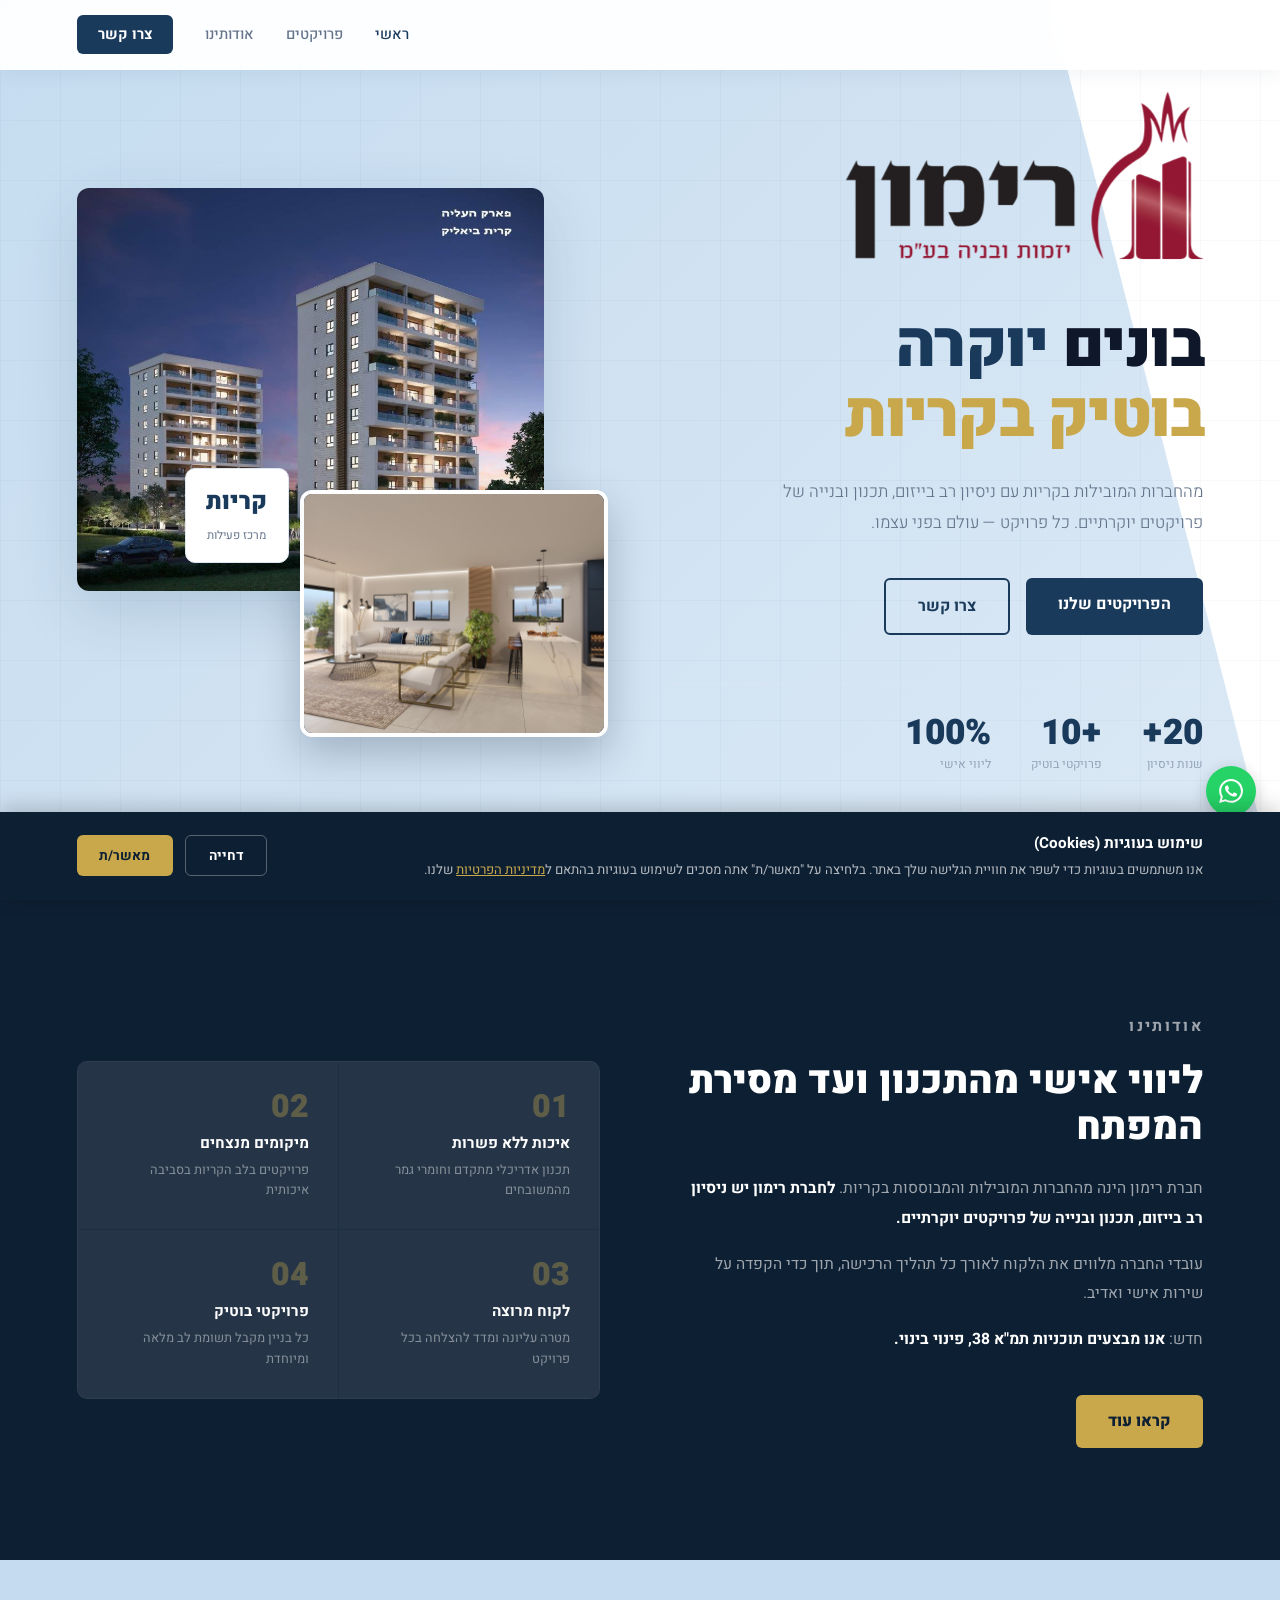
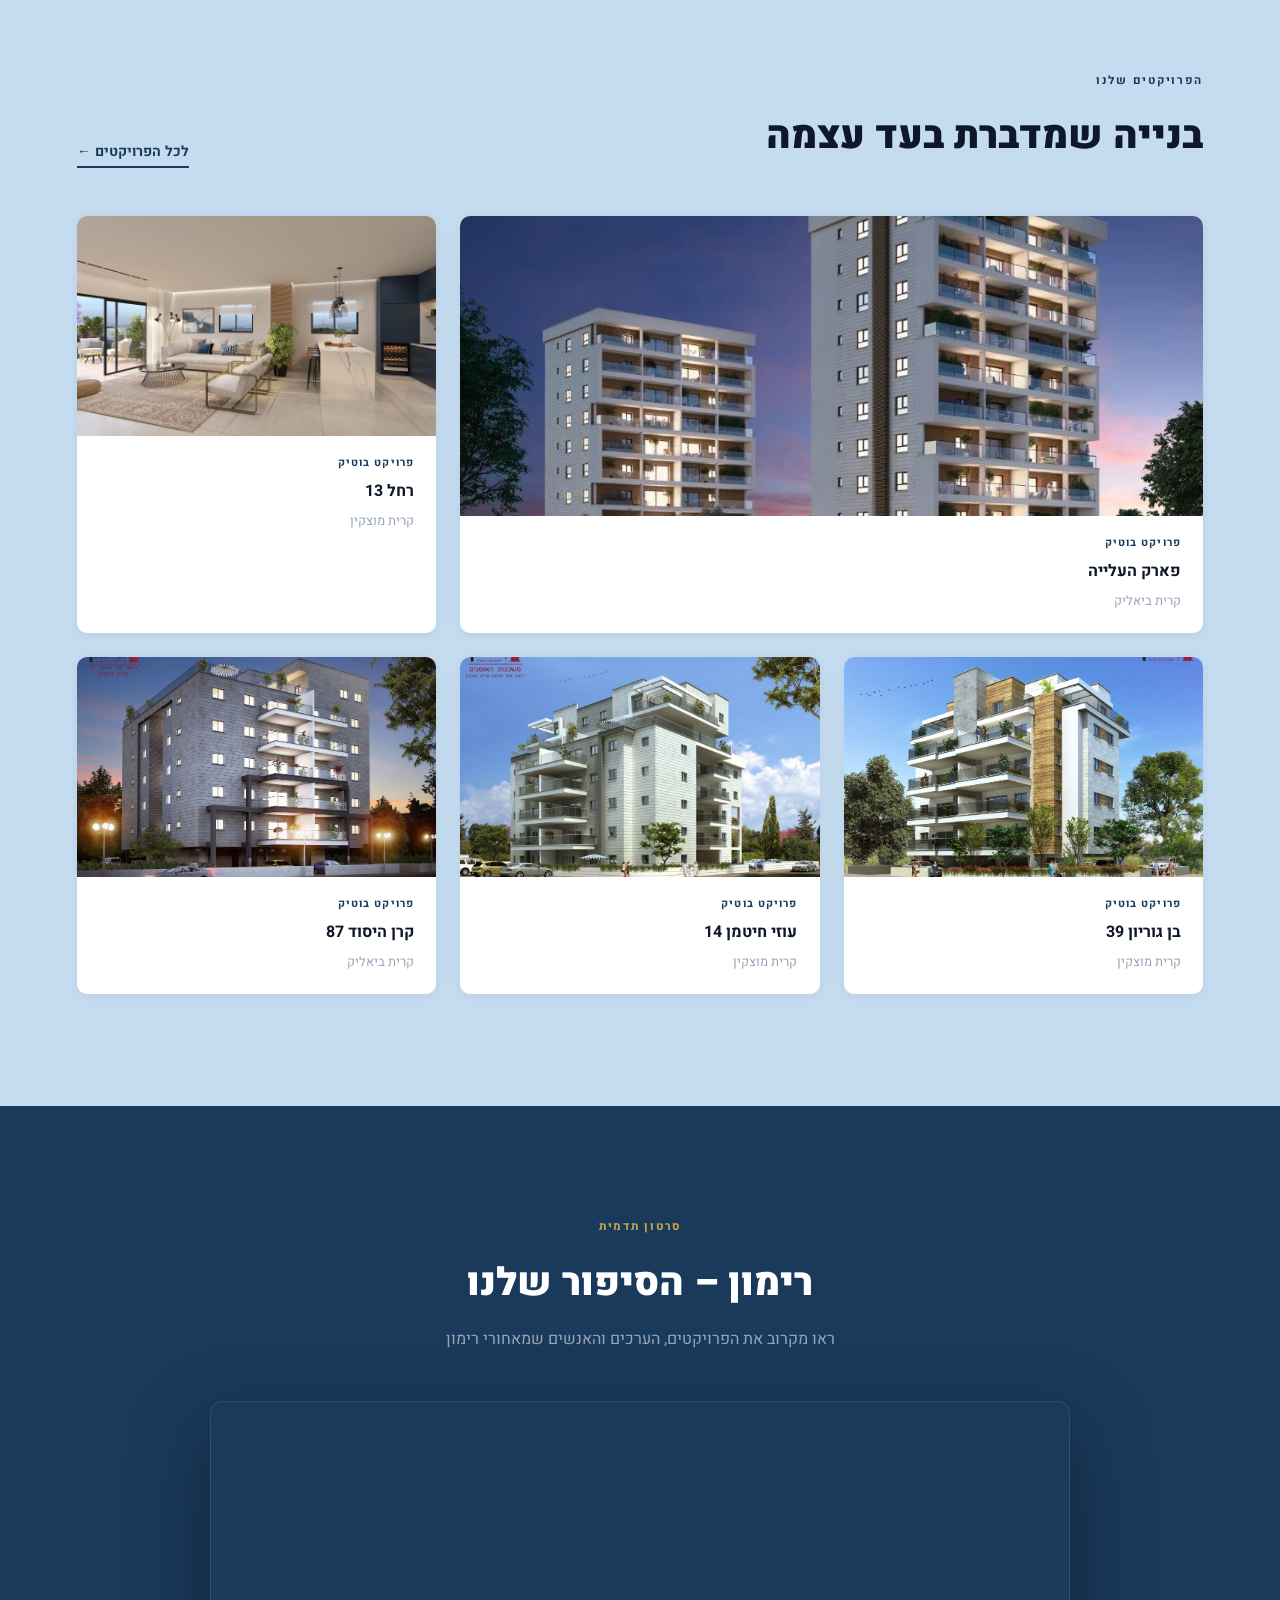
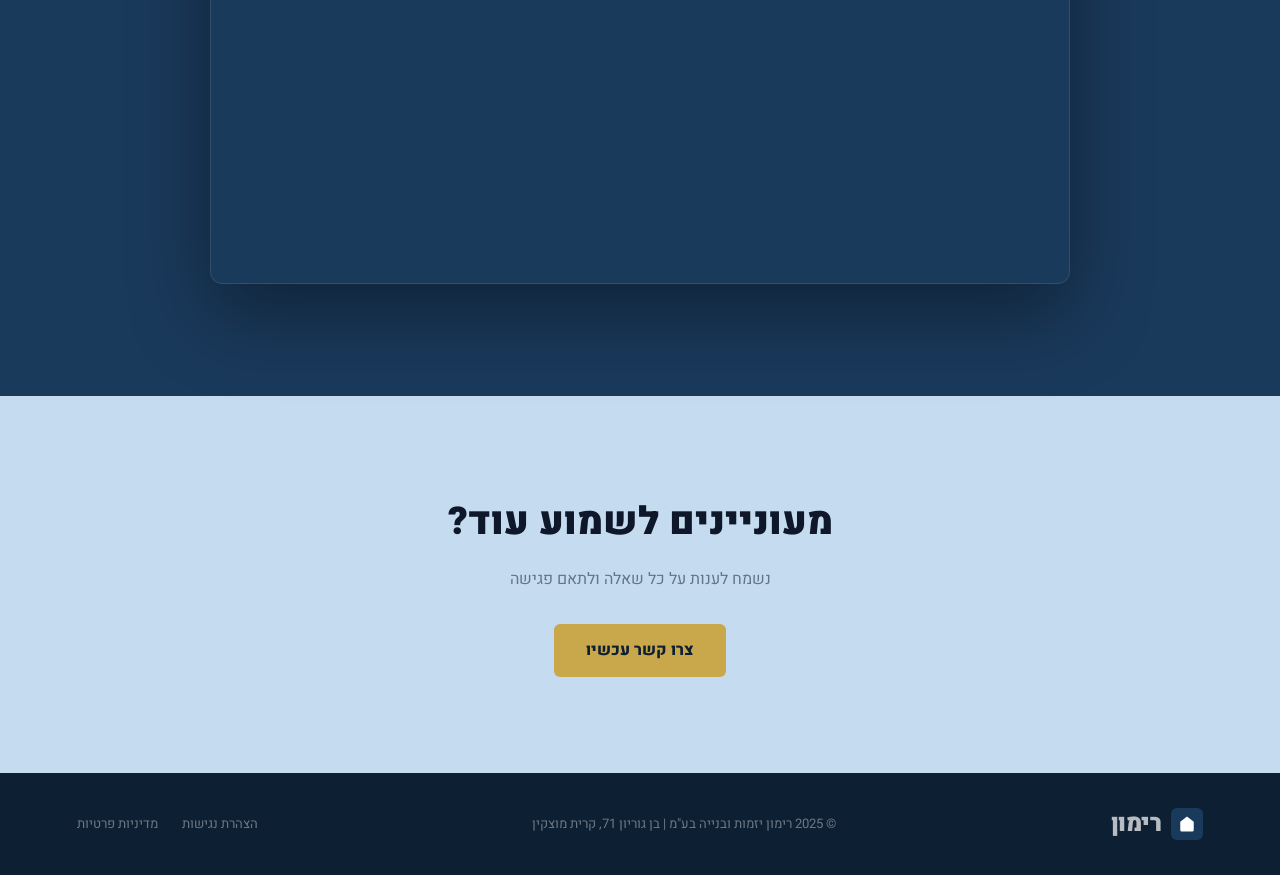
==== index.html @ 3921fc88 "prevent logo clipping from container overflow" ====
<!DOCTYPE html>
<html lang="he" dir="rtl">
<head>
  <meta charset="UTF-8"/>
  <meta name="viewport" content="width=device-width,initial-scale=1.0"/>
  <title>רימון יזמות ובנייה</title>
  <link href="https://fonts.googleapis.com/css2?family=Heebo:wght@300;400;500;700;900&display=swap" rel="stylesheet"/>
  <link rel="stylesheet" href="style.css"/>

<style>
#intro-overlay{
  position:fixed;inset:0;
  background:#ffffff;
  z-index:9999;
  display:flex;
  align-items:center;
  justify-content:center;
  transition:opacity 1s ease;
}
#intro-overlay.hide{
  opacity:0;
  pointer-events:none;
}
#intro-logo{
  width:60vw;
  max-width:700px;
  min-width:260px;
  opacity:0;
  transform:scale(0.85);
  transition:opacity 1.2s ease, transform 1.2s ease;
}
#intro-logo.show{
  opacity:1;
  transform:scale(1);
}
.hero-logo{
  height:clamp(90px, 14vw, 200px);
  width:auto;
  margin-top:-70px;
  margin-bottom:clamp(1.5rem, 4vw, 2.5rem);
  display:block;
  position:relative;
  z-index:150;
}
.hero{
  overflow:visible;
}
.hero-content{
  overflow:visible;
}
header{
  background:rgba(255,255,255,0.95);
  backdrop-filter:blur(16px);
  box-shadow:0 2px 20px rgba(26,58,92,.07);
  z-index:100;
}
nav a{
  text-shadow:none;
}
</style>
</head>
<body>


<!-- INTRO ANIMATION -->
<div id="intro-overlay">
  <img src="images/logo.png" alt="רימון יזמות ובנייה" id="intro-logo"/>
</div>

<header id="hdr">
  <a href="index.html" class="logo">
  </a>
  <nav>
    <a href="index.html" class="active">ראשי</a>
    <a href="projects.html">פרויקטים</a>
    <a href="about.html">אודותינו</a>
    <a href="contact.html" class="cta">צרו קשר</a>
  </nav>
  <button class="menu-btn" onclick="document.querySelector('nav').classList.toggle('open')">☰</button>
</header>

<!-- HERO -->
<section class="hero">
  <div class="hero-bg"></div>
  <div class="hero-grid"></div>
  <div class="hero-content">
    <img src="images/logo.png" alt="רימון יזמות ובנייה" class="hero-logo"/>
    <h1>בונים <span class="accent">יוקרה</span><br/><span class="gold">בוטיק בקריות</span></h1>
    <p class="hero-sub">מהחברות המובילות בקריות עם ניסיון רב בייזום, תכנון ובנייה של פרויקטים יוקרתיים. כל פרויקט — עולם בפני עצמו.</p>
    <div class="hero-btns">
      <a href="projects.html" class="btn-navy">הפרויקטים שלנו</a>
      <a href="contact.html" class="btn-outline">צרו קשר</a>
    </div>
    <div class="hero-stats">
      <div><div class="stat-num">20+</div><div class="stat-lbl">שנות ניסיון</div></div>
      <div><div class="stat-num">+10</div><div class="stat-lbl">פרויקטי בוטיק</div></div>
      <div><div class="stat-num">100%</div><div class="stat-lbl">ליווי אישי</div></div>
    </div>
  </div>
  <div class="hero-visual">
    <div class="vis-main"><img src="images/parkhaalia/parkhaalia_4.jpg" alt="פארק העלייה" loading="lazy"/></div>
    <div class="vis-secondary"><img src="images/rachel13/rachel13_1.jpg" alt="פרויקט רחל 13" loading="lazy"/></div>
    <div class="vis-chip"><strong>קריות</strong><span>מרכז פעילות</span></div>
  </div>
</section>

<!-- ABOUT STRIP -->
<section class="about-strip">
  <div class="reveal">
    <p class="eyebrow">אודותינו</p>
    <h2>ליווי אישי מהתכנון ועד מסירת המפתח</h2>
    <p>חברת רימון הינה מהחברות המובילות והמבוססות בקריות. <strong>לחברת רימון יש ניסיון רב בייזום, תכנון ובנייה של פרויקטים יוקרתיים.</strong></p>
    <p>עובדי החברה מלווים את הלקוח לאורך כל תהליך הרכישה, תוך כדי הקפדה על שירות אישי ואדיב.</p>
    <p>חדש: <strong>אנו מבצעים תוכניות תמ"א 38, פינוי בינוי.</strong></p>
    <a href="about.html" class="btn-gold" style="margin-top:1.5rem;display:inline-block">קראו עוד</a>
  </div>
  <div class="vals reveal d1">
    <div class="val"><div class="val-n">01</div><h4>איכות ללא פשרות</h4><p>תכנון אדריכלי מתקדם וחומרי גמר מהמשובחים</p></div>
    <div class="val"><div class="val-n">02</div><h4>מיקומים מנצחים</h4><p>פרויקטים בלב הקריות בסביבה איכותית</p></div>
    <div class="val"><div class="val-n">03</div><h4>לקוח מרוצה</h4><p>מטרה עליונה ומדד להצלחה בכל פרויקט</p></div>
    <div class="val"><div class="val-n">04</div><h4>פרויקטי בוטיק</h4><p>כל בניין מקבל תשומת לב מלאה ומיוחדת</p></div>
  </div>
</section>

<!-- FEATURED PROJECTS -->
<section class="projects-section">
  <div class="sec-head reveal">
    <div><p class="eyebrow-light">הפרויקטים שלנו</p><h2>בנייה שמדברת בעד עצמה</h2></div>
    <a href="projects.html">לכל הפרויקטים ←</a>
  </div>
  <div class="grid">
    <div class="pcard span2 reveal" onclick="location.href='project.html?slug=parkhaalia'">
      <div class="cimg"><img src="images/parkhaalia/parkhaalia_4.jpg" alt="פארק העלייה" loading="lazy"/></div>
      <div class="cbody"><div class="ctag">פרויקט בוטיק</div><h3>פארק העלייה</h3><span>קרית ביאליק</span></div>
    </div>
    <div class="pcard reveal d1" onclick="location.href='project.html?slug=rachel13'">
      <div class="cimg"><img src="images/rachel13/rachel13_1.jpg" alt="רחל 13" loading="lazy"/></div>
      <div class="cbody"><div class="ctag">פרויקט בוטיק</div><h3>רחל 13</h3><span>קרית מוצקין</span></div>
    </div>
    <div class="pcard reveal d1" onclick="location.href='project.html?slug=bengurion39'">
      <div class="cimg"><img src="images/bengurion39/bengurion39_6.jpg" alt="בן גוריון 39" loading="lazy"/></div>
      <div class="cbody"><div class="ctag">פרויקט בוטיק</div><h3>בן גוריון 39</h3><span>קרית מוצקין</span></div>
    </div>
    <div class="pcard reveal d2" onclick="location.href='project.html?slug=ozihitman14'">
      <div class="cimg"><img src="images/ozihitman14/ozihitman14_1.jpg" alt="עוזי חיטמן 14" loading="lazy"/></div>
      <div class="cbody"><div class="ctag">פרויקט בוטיק</div><h3>עוזי חיטמן 14</h3><span>קרית מוצקין</span></div>
    </div>
    <div class="pcard reveal d2" onclick="location.href='project.html?slug=karenhayesod87'">
      <div class="cimg"><img src="images/karenhayesod87/karenhayesod87_9.jpg" alt="קרן היסוד 87" loading="lazy"/></div>
      <div class="cbody"><div class="ctag">פרויקט בוטיק</div><h3>קרן היסוד 87</h3><span>קרית ביאליק</span></div>
    </div>
  </div>
</section>

<!-- VIDEO -->
<section class="video-section">
  <div class="reveal">
    <p class="eyebrow">סרטון תדמית</p>
    <h2>רימון – הסיפור שלנו</h2>
    <p class="video-desc">ראו מקרוב את הפרויקטים, הערכים והאנשים שמאחורי רימון</p>
    <div class="vwrap">
      <iframe src="https://www.youtube.com/embed/_LLRs5h8zNA" title="סרטון תדמית רימון" allow="accelerometer; autoplay; clipboard-write; encrypted-media; gyroscope; picture-in-picture" allowfullscreen></iframe>
    </div>
  </div>
</section>

<!-- CONTACT CTA -->
<section class="cta-section">
  <div class="reveal">
    <h2>מעוניינים לשמוע עוד?</h2>
    <p>נשמח לענות על כל שאלה ולתאם פגישה</p>
    <a href="contact.html" class="btn-gold">צרו קשר עכשיו</a>
  </div>
</section>

<footer>
  <div class="footer-inner">
    <a href="index.html" class="logo" style="color:rgba(255,255,255,0.7)"><div class="logo-mark"><svg viewBox="0 0 24 24"><path d="M3 9l9-7 9 7v11a2 2 0 01-2 2H5a2 2 0 01-2-2z"/></svg></div>רימון</a>
    <span>© 2025 רימון יזמות ובנייה בע"מ | בן גוריון 71, קרית מוצקין</span>
    <div class="flinks">
      <a href="accessibility.html">הצהרת נגישות</a>
      <a href="privacy.html">מדיניות פרטיות</a>
    </div>
  </div>
</footer>

<button class="a11y-btn" onclick="document.querySelector('.a11y-panel').classList.toggle('open')" aria-label="נגישות">
  <svg viewBox="0 0 24 24"><path d="M12 2a2 2 0 100 4 2 2 0 000-4zm1 6h-2c-1.1 0-2 .9-2 2v5a1 1 0 102 0v-2h2v2a1 1 0 102 0v-5c0-1.1-.9-2-2-2z"/><path d="M12 2C6.48 2 2 6.48 2 12s4.48 10 10 10 10-4.48 10-10S17.52 2 12 2zm0 18c-4.41 0-8-3.59-8-8s3.59-8 8-8 8 3.59 8 8-3.59 8-8 8z"/></svg>
</button>
<div class="a11y-panel">
  <h4>נגישות</h4>
  <div class="a11y-opt" onclick="document.body.style.fontSize='120%'">הגדל טקסט</div>
  <div class="a11y-opt" onclick="document.body.style.fontSize=''">אפס גודל</div>
  <div class="a11y-opt" onclick="document.body.style.filter='grayscale(1)'">גווני אפור</div>
  <div class="a11y-opt" onclick="document.body.style.filter='contrast(1.5)'">ניגודיות גבוהה</div>
  <div class="a11y-opt" onclick="document.body.style.filter=''">אפס הכל</div>
</div>

<div class="sfloat">
  <a href="https://api.whatsapp.com/send?phone=97248755090" class="sbtn" style="background:#25D366" target="_blank" aria-label="וואטסאפ"><svg viewBox="0 0 24 24"><path d="M17.472 14.382c-.297-.149-1.758-.867-2.03-.967-.273-.099-.471-.148-.67.15-.197.297-.767.966-.94 1.164-.173.199-.347.223-.644.075-.297-.15-1.255-.463-2.39-1.475-.883-.788-1.48-1.761-1.653-2.059-.173-.297-.018-.458.13-.606.134-.133.298-.347.446-.52.149-.174.198-.298.298-.497.099-.198.05-.371-.025-.52-.075-.149-.669-1.612-.916-2.207-.242-.579-.487-.5-.669-.51-.173-.008-.371-.01-.57-.01-.198 0-.52.074-.792.372-.272.297-1.04 1.016-1.04 2.479 0 1.462 1.065 2.875 1.213 3.074.149.198 2.096 3.2 5.077 4.487.709.306 1.262.489 1.694.625.712.227 1.36.195 1.871.118.571-.085 1.758-.719 2.006-1.413.248-.694.248-1.289.173-1.413-.074-.124-.272-.198-.57-.347m-5.421 7.403h-.004a9.87 9.87 0 01-5.031-1.378l-.361-.214-3.741.982.998-3.648-.235-.374a9.86 9.86 0 01-1.51-5.26c.001-5.45 4.436-9.884 9.888-9.884 2.64 0 5.122 1.03 6.988 2.898a9.825 9.825 0 012.893 6.994c-.003 5.45-4.437 9.884-9.885 9.884m8.413-18.297A11.815 11.815 0 0012.05 0C5.495 0 .16 5.335.157 11.892c0 2.096.547 4.142 1.588 5.945L.057 24l6.305-1.654a11.882 11.882 0 005.683 1.448h.005c6.554 0 11.89-5.335 11.893-11.893a11.821 11.821 0 00-3.48-8.413z"/></svg></a>
  <a href="https://www.facebook.com/rimon.co.il" class="sbtn" style="background:#1877F2" target="_blank" aria-label="פייסבוק"><svg viewBox="0 0 24 24"><path d="M24 12.073c0-6.627-5.373-12-12-12s-12 5.373-12 12c0 5.99 4.388 10.954 10.125 11.854v-8.385H7.078v-3.47h3.047V9.43c0-3.007 1.792-4.669 4.533-4.669 1.312 0 2.686.235 2.686.235v2.953H15.83c-1.491 0-1.956.925-1.956 1.874v2.25h3.328l-.532 3.47h-2.796v8.385C19.612 23.027 24 18.062 24 12.073z"/></svg></a>
</div>

<script src="main.js"></script>

<script>
(function(){
  var overlay = document.getElementById('intro-overlay');
  var logo = document.getElementById('intro-logo');
  setTimeout(function(){ logo.classList.add('show'); }, 200);
  setTimeout(function(){
    overlay.classList.add('hide');
    setTimeout(function(){
      overlay.style.display='none';
    }, 800);
  }, 2500);
})();
</script>

<style>
.cookie-banner{position:fixed;bottom:0;right:0;left:0;background:#0d1f33;color:#fff;padding:1.2rem 6vw;display:flex;align-items:center;justify-content:space-between;gap:2rem;flex-wrap:wrap;z-index:1500;transform:translateY(100%);transition:transform .5s ease;box-shadow:0 -4px 20px rgba(0,0,0,.2)}
.cookie-banner.show{transform:translateY(0)}
.cookie-text{flex:1;min-width:260px}
.cookie-text strong{display:block;margin-bottom:.3rem;font-size:.95rem}
.cookie-text p{margin:0;font-size:.82rem;color:rgba(255,255,255,.7);line-height:1.6}
.cookie-text a{color:#c9a84c;text-decoration:underline}
.cookie-actions{display:flex;gap:.8rem;flex-shrink:0}
.cookie-decline,.cookie-accept{padding:.6rem 1.4rem;border-radius:6px;font-family:'Heebo',sans-serif;font-size:.85rem;font-weight:700;cursor:pointer;border:none;transition:opacity .2s}
.cookie-decline{background:transparent;border:1px solid rgba(255,255,255,.3);color:#fff}
.cookie-decline:hover{background:rgba(255,255,255,.08)}
.cookie-accept{background:#c9a84c;color:#0d1f33}
.cookie-accept:hover{opacity:.9}
@media(max-width:600px){.cookie-banner{flex-direction:column;align-items:stretch;text-align:center}.cookie-actions{justify-content:center}}
</style>
<div id="cookie-banner" class="cookie-banner">
  <div class="cookie-text">
    <strong>שימוש בעוגיות (Cookies)</strong>
    <p>אנו משתמשים בעוגיות כדי לשפר את חוויית הגלישה שלך באתר. בלחיצה על "מאשר/ת" אתה מסכים לשימוש בעוגיות בהתאם ל<a href="privacy.html">מדיניות הפרטיות</a> שלנו.</p>
  </div>
  <div class="cookie-actions">
    <button class="cookie-decline" onclick="cookieChoice(false)">דחייה</button>
    <button class="cookie-accept" onclick="cookieChoice(true)">מאשר/ת</button>
  </div>
</div>
<script>
(function(){
  var banner = document.getElementById('cookie-banner');
  var consent = localStorage.getItem('cookieConsent');
  if(!consent){
    setTimeout(function(){ banner.classList.add('show'); }, 1200);
  }
})();
function cookieChoice(accepted){
  localStorage.setItem('cookieConsent', accepted ? 'accepted' : 'declined');
  document.getElementById('cookie-banner').classList.remove('show');
}
</script>
</body>
</html>
---- style.css ----
*,*::before,*::after{box-sizing:border-box;margin:0;padding:0}
:root{
  --navy:#1a3a5c;--navy-mid:#2a5080;--navy-dark:#0d1f33;
  --gold:#c9a84c;--gold-light:#e2c97e;
  --white:#ffffff;--off:#c5dcf0;--pale:#e8f0f8;
  --gray:#64748b;--gray-mid:#94a3b8;--text:#0f172a;--border:#dce6f0;
}
html{scroll-behavior:smooth}
body{font-family:'Heebo',sans-serif;color:var(--text);background:var(--white);overflow-x:hidden;line-height:1.6}

/* HEADER */
header{position:fixed;top:0;right:0;left:0;z-index:200;height:70px;padding:0 6vw;display:flex;align-items:center;justify-content:space-between;background:rgba(255,255,255,0.95);backdrop-filter:blur(16px);border-bottom:1px solid transparent;transition:border-color .3s,box-shadow .3s}
header.scrolled{border-color:var(--border);box-shadow:0 2px 20px rgba(26,58,92,.07)}
.logo{display:flex;align-items:center;gap:10px;text-decoration:none;font-size:1.5rem;font-weight:900;color:var(--navy);letter-spacing:-.5px}
.logo-mark{width:32px;height:32px;background:var(--navy);border-radius:6px;display:flex;align-items:center;justify-content:center;flex-shrink:0}
.logo-mark svg{width:18px;height:18px;fill:var(--white)}
nav{display:flex;gap:2rem;align-items:center}
nav a{text-decoration:none;color:var(--gray);font-size:.92rem;font-weight:500;transition:color .2s}
nav a:hover,nav a.active{color:var(--navy)}
nav a.cta{background:var(--navy);color:var(--white);padding:.5rem 1.3rem;border-radius:6px;font-weight:700}
nav a.cta:hover{background:var(--navy-mid);color:var(--white)}
.menu-btn{display:none;background:none;border:none;font-size:1.4rem;cursor:pointer;color:var(--navy)}

/* HERO */
.hero{min-height:100vh;display:grid;grid-template-columns:1fr 1fr;align-items:center;padding:100px 6vw 4rem;gap:4rem;background:var(--white);position:relative;overflow:hidden}
.hero-bg{position:absolute;inset:0;background:linear-gradient(135deg,var(--off) 0%,#dce9f5 100%);clip-path:polygon(0 0,82% 0,100% 100%,0 100%);z-index:0}
.hero-grid{position:absolute;inset:0;z-index:0;background-image:linear-gradient(rgba(26,58,92,.03) 1px,transparent 1px),linear-gradient(90deg,rgba(26,58,92,.03) 1px,transparent 1px);background-size:60px 60px}
.hero-content{position:relative;z-index:1;padding:2rem 0}
.badge{display:inline-flex;align-items:center;gap:8px;background:var(--pale);color:var(--navy);font-size:.75rem;font-weight:700;letter-spacing:.12em;text-transform:uppercase;padding:.4rem 1rem;border-radius:20px;margin-bottom:1.8rem;opacity:0;animation:fadeUp .6s .2s forwards}
.badge-dot{width:6px;height:6px;background:var(--gold);border-radius:50%}
h1{font-size:clamp(2.6rem,5vw,4.5rem);font-weight:900;line-height:1.1;letter-spacing:-1.5px;margin-bottom:1.5rem;opacity:0;animation:fadeUp .7s .35s forwards}
h1 .accent{color:var(--navy)}
h1 .gold{color:var(--gold)}
.hero-sub{font-size:1.05rem;color:var(--gray);max-width:480px;line-height:1.85;margin-bottom:2.5rem;font-weight:300;opacity:0;animation:fadeUp .7s .5s forwards}
.hero-btns{display:flex;gap:1rem;flex-wrap:wrap;opacity:0;animation:fadeUp .7s .65s forwards}
.hero-stats{display:flex;gap:2.5rem;margin-top:3rem;padding-top:2rem;border-top:1px solid var(--border);opacity:0;animation:fadeUp .7s .8s forwards}
.stat-num{font-size:2.2rem;font-weight:900;color:var(--navy);line-height:1}
.stat-lbl{font-size:.75rem;color:var(--gray-mid);margin-top:4px}
.hero-visual{position:relative;z-index:1;height:560px;opacity:0;animation:fadeUp .9s .5s forwards}
.vis-main{position:absolute;top:0;left:0;width:88%;height:72%;border-radius:12px;overflow:hidden;box-shadow:0 20px 60px rgba(26,58,92,.15);background:var(--pale)}
.vis-main img,.vis-secondary img{width:100%;height:100%;object-fit:cover}
.vis-secondary{position:absolute;bottom:2%;right:0;width:58%;height:44%;border-radius:12px;overflow:hidden;box-shadow:0 16px 40px rgba(13,31,51,.25);border:4px solid var(--white);background:var(--navy)}
.vis-chip{position:absolute;top:50%;right:60%;background:var(--white);border:1px solid var(--border);border-radius:10px;padding:.9rem 1.3rem;box-shadow:0 8px 30px rgba(26,58,92,.12);text-align:center;white-space:nowrap}
.vis-chip strong{display:block;font-size:1.5rem;font-weight:900;color:var(--navy)}
.vis-chip span{font-size:.72rem;color:var(--gray)}

/* ABOUT STRIP */
.about-strip{background:var(--navy-dark);color:var(--white);padding:7rem 6vw;display:grid;grid-template-columns:1fr 1fr;gap:5rem;align-items:center}
.eyebrow{font-size:.72rem;font-weight:700;letter-spacing:.15em;text-transform:uppercase;color:var(--gold);margin-bottom:1rem}
.eyebrow-light{font-size:.72rem;font-weight:700;letter-spacing:.15em;text-transform:uppercase;color:var(--navy);margin-bottom:1rem}
.about-strip h2{font-size:clamp(1.8rem,3vw,2.6rem);font-weight:900;line-height:1.2;margin-bottom:1.5rem}
.about-strip p{color:rgba(255,255,255,.6);line-height:1.9;font-size:.98rem;margin-bottom:1rem}
.about-strip p strong{color:var(--white)}
.vals{display:grid;grid-template-columns:1fr 1fr;gap:1px;background:rgba(255,255,255,.07);border-radius:10px;overflow:hidden;border:1px solid rgba(255,255,255,.07)}
.val{background:rgba(255,255,255,.03);padding:1.8rem;transition:background .2s}
.val:hover{background:rgba(255,255,255,.07)}
.val-n{font-size:2rem;font-weight:900;color:var(--gold);opacity:.35;line-height:1;margin-bottom:.5rem}
.val h4{font-size:.95rem;font-weight:700;margin-bottom:.3rem}
.val p{font-size:.8rem;color:rgba(255,255,255,.45);margin:0;line-height:1.6}

/* PROJECTS */
.projects-section{background:#c5dcf0;padding:7rem 6vw}
.sec-head{display:flex;justify-content:space-between;align-items:flex-end;margin-bottom:3rem}
.sec-head h2{font-size:clamp(1.8rem,3vw,2.6rem);font-weight:900;color:var(--text)}
.sec-head a{color:var(--navy);text-decoration:none;font-weight:700;font-size:.88rem;border-bottom:2px solid var(--navy);padding-bottom:2px}
.grid{display:grid;grid-template-columns:repeat(3,1fr);gap:1.5rem}
.pcard{background:var(--white);border-radius:10px;overflow:hidden;box-shadow:0 2px 12px rgba(26,58,92,.07);transition:transform .3s,box-shadow .3s;cursor:pointer}
.pcard:hover{transform:translateY(-6px);box-shadow:0 16px 40px rgba(26,58,92,.14)}
.pcard.span2{grid-column:span 2}
.cimg{height:220px;overflow:hidden;position:relative;background:var(--pale)}
.pcard.span2 .cimg{height:300px}
.cimg img{width:100%;height:100%;object-fit:cover;transition:transform .5s}
.pcard:hover .cimg img{transform:scale(1.04)}
.cimg::after{content:'';position:absolute;bottom:0;left:0;right:0;height:3px;background:var(--gold);transform:scaleX(0);transform-origin:right;transition:transform .4s}
.pcard:hover .cimg::after{transform:scaleX(1);transform-origin:left}
.cbody{padding:1.2rem 1.4rem}
.ctag{font-size:.68rem;font-weight:700;letter-spacing:.1em;text-transform:uppercase;color:var(--navy);margin-bottom:.4rem}
.cbody h3{font-size:1rem;font-weight:700;margin-bottom:.25rem;color:var(--text)}
.cbody span{font-size:.8rem;color:var(--gray-mid)}

/* VIDEO */
.video-section{background:var(--navy);padding:7rem 6vw;text-align:center;color:var(--white)}
.video-section h2{font-size:clamp(1.8rem,3vw,2.6rem);font-weight:900;margin-bottom:.8rem}
.video-desc{color:rgba(255,255,255,.55);margin-bottom:3rem}
.vwrap{max-width:860px;margin:0 auto;border-radius:12px;overflow:hidden;box-shadow:0 30px 80px rgba(0,0,0,.4);aspect-ratio:16/9;border:1px solid rgba(255,255,255,.1)}
.vwrap iframe{width:100%;height:100%;border:none;display:block}

/* CTA */
.cta-section{background:var(--off);padding:6rem 6vw;text-align:center}
.cta-section h2{font-size:clamp(1.8rem,3vw,2.6rem);font-weight:900;margin-bottom:.8rem}
.cta-section p{color:var(--gray);margin-bottom:2rem}

/* BUTTONS */
.btn-navy{background:var(--navy);color:var(--white);padding:.85rem 2rem;border-radius:6px;text-decoration:none;font-weight:700;font-size:1rem;display:inline-block;transition:background .2s,transform .15s}
.btn-navy:hover{background:var(--navy-mid);transform:translateY(-2px)}
.btn-outline{border:2px solid var(--navy);color:var(--navy);padding:.85rem 2rem;border-radius:6px;text-decoration:none;font-weight:700;font-size:1rem;display:inline-block;transition:all .2s}
.btn-outline:hover{background:var(--navy);color:var(--white)}
.btn-gold{background:var(--gold);color:var(--navy-dark);padding:.85rem 2rem;border-radius:6px;text-decoration:none;font-weight:800;font-size:1rem;display:inline-block;transition:background .2s,transform .15s}
.btn-gold:hover{background:var(--gold-light);transform:translateY(-2px)}

/* PAGE HEADER */
.page-hero{background:var(--navy-dark);color:var(--white);padding:8rem 6vw 4rem;text-align:center}
.page-hero h1{font-size:clamp(2rem,4vw,3.5rem);font-weight:900;margin-bottom:1rem}
.page-hero p{color:rgba(255,255,255,.6);font-size:1.05rem}

/* PROJECTS PAGE */
.projects-filter{padding:2rem 6vw;background:var(--off);display:flex;gap:1rem;flex-wrap:wrap;justify-content:center}
.filter-btn{padding:.5rem 1.2rem;border:1px solid var(--border);border-radius:20px;background:var(--white);color:var(--gray);font-family:'Heebo',sans-serif;font-size:.85rem;font-weight:600;cursor:pointer;transition:all .2s}
.filter-btn.active,.filter-btn:hover{background:var(--navy);color:var(--white);border-color:var(--navy)}
.projects-full{padding:4rem 6vw;background:var(--off)}
.full-grid{display:grid;grid-template-columns:repeat(3,1fr);gap:1.5rem}

/* PROJECT PAGE */
.project-back{display:inline-flex;align-items:center;gap:8px;color:rgba(255,255,255,.7);text-decoration:none;font-size:.9rem;margin-bottom:2rem}
.project-back:hover{color:var(--white)}
.project-page{padding:4rem 6vw;background:var(--off)}
.project-info{display:grid;grid-template-columns:2fr 1fr;gap:3rem;margin-bottom:3rem;align-items:start}
.project-info h2{font-size:clamp(1.6rem,3vw,2.4rem);font-weight:900;margin-bottom:.5rem}
.project-info .city{color:var(--gray);font-size:1rem;margin-bottom:1.5rem}
.project-info p{color:var(--gray);line-height:1.85}
.project-contact{background:var(--navy-dark);color:var(--white);padding:2rem;border-radius:10px}
.project-contact h3{font-size:1.1rem;font-weight:700;margin-bottom:1rem}
.project-gallery{display:grid;grid-template-columns:repeat(3,1fr);gap:.8rem}
.project-gallery .g-img{border-radius:8px;overflow:hidden;cursor:pointer;aspect-ratio:4/3;background:var(--pale)}
.project-gallery .g-img:first-child{grid-column:span 2;aspect-ratio:16/7}
.project-gallery .g-img img{width:100%;height:100%;object-fit:cover;transition:transform .4s}
.project-gallery .g-img:hover img{transform:scale(1.05)}

/* LIGHTBOX */
.lightbox{display:none;position:fixed;inset:0;background:rgba(0,0,0,.92);z-index:1000;align-items:center;justify-content:center}
.lightbox.open{display:flex}
.lightbox img{max-width:90vw;max-height:90vh;object-fit:contain;border-radius:4px}
.lb-close{position:absolute;top:1.5rem;left:1.5rem;background:none;border:none;color:var(--white);font-size:2rem;cursor:pointer;line-height:1}
.lb-prev,.lb-next{position:absolute;top:50%;transform:translateY(-50%);background:rgba(255,255,255,.1);border:none;color:var(--white);font-size:2rem;cursor:pointer;padding:.5rem 1rem;border-radius:4px;transition:background .2s}
.lb-prev{right:1rem}.lb-next{left:1rem}
.lb-prev:hover,.lb-next:hover{background:rgba(255,255,255,.2)}

/* CONTACT PAGE */
.contact-page{padding:5rem 6vw;display:grid;grid-template-columns:1fr 1fr;gap:5rem;background:var(--white)}
.contact-info h2{font-size:clamp(1.8rem,3vw,2.4rem);font-weight:900;margin-bottom:1rem}
.contact-info p{color:var(--gray);line-height:1.85;margin-bottom:2rem}
.citem{display:flex;align-items:center;gap:1rem;margin-bottom:1.2rem}
.cicon{width:40px;height:40px;background:var(--pale);border-radius:50%;display:flex;align-items:center;justify-content:center;flex-shrink:0}
.cicon svg{width:18px;height:18px;fill:var(--navy)}
.citem a,.citem span{color:var(--text);text-decoration:none;font-weight:500}
.citem a:hover{color:var(--navy)}
.cform{background:var(--off);border:1px solid var(--border);padding:2.5rem;border-radius:12px}
.cform h3{font-size:1.3rem;font-weight:700;margin-bottom:1.8rem}
.frow{margin-bottom:1.1rem}
.frow label{display:block;font-size:.82rem;font-weight:600;margin-bottom:.4rem;color:var(--gray)}
.frow input,.frow textarea{width:100%;padding:.8rem 1rem;background:var(--white);border:1px solid var(--border);border-radius:6px;font-family:'Heebo',sans-serif;font-size:.95rem;color:var(--text);transition:border-color .2s,box-shadow .2s}
.frow input:focus,.frow textarea:focus{outline:none;border-color:var(--navy);box-shadow:0 0 0 3px rgba(26,58,92,.08)}
.frow textarea{resize:vertical;min-height:110px}
.fsub{width:100%;padding:.95rem;background:var(--navy);color:var(--white);border:none;border-radius:6px;font-family:'Heebo',sans-serif;font-size:1rem;font-weight:800;cursor:pointer;transition:background .2s,transform .15s;margin-top:.5rem}
.fsub:hover{background:var(--navy-mid);transform:translateY(-1px)}

/* ABOUT PAGE */
.about-page{padding:5rem 6vw;background:var(--white)}
.about-page h2{font-size:clamp(1.8rem,3vw,2.4rem);font-weight:900;margin-bottom:1.5rem;color:var(--navy)}
.about-page p{color:var(--gray);line-height:1.9;margin-bottom:1.2rem;font-size:1rem}
.about-page p strong{color:var(--text)}

/* FOOTER */
footer{background:var(--navy-dark);padding:2rem 6vw}
.footer-inner{display:flex;justify-content:space-between;align-items:center;flex-wrap:wrap;gap:1rem;color:rgba(255,255,255,.4);font-size:.82rem}
.flinks{display:flex;gap:1.5rem}
.flinks a{color:rgba(255,255,255,.4);text-decoration:none;transition:color .2s}
.flinks a:hover{color:var(--white)}

/* ACCESSIBILITY */
.a11y-btn{position:fixed;bottom:24px;left:24px;width:50px;height:50px;background:var(--navy);border:none;border-radius:50%;display:flex;align-items:center;justify-content:center;cursor:pointer;z-index:999;box-shadow:0 4px 20px rgba(26,58,92,.3);transition:transform .2s}
.a11y-btn:hover{transform:scale(1.1)}
.a11y-btn svg{width:24px;height:24px;fill:var(--white)}
.a11y-panel{position:fixed;bottom:86px;left:24px;background:var(--white);border:1px solid var(--border);border-radius:10px;padding:1.2rem;width:200px;box-shadow:0 8px 32px rgba(26,58,92,.15);display:none;z-index:998}
.a11y-panel.open{display:block}
.a11y-panel h4{font-size:.82rem;font-weight:700;margin-bottom:.8rem;color:var(--navy)}
.a11y-opt{padding:.5rem 0;border-bottom:1px solid var(--border);font-size:.82rem;cursor:pointer;color:var(--gray);transition:color .15s}
.a11y-opt:last-child{border:none}
.a11y-opt:hover{color:var(--navy)}
.sfloat{position:fixed;bottom:24px;right:24px;display:flex;flex-direction:column;gap:10px;z-index:999}
.sbtn{width:50px;height:50px;border-radius:50%;text-decoration:none;display:flex;align-items:center;justify-content:center;box-shadow:0 4px 16px rgba(0,0,0,.2);transition:transform .2s}
.sbtn:hover{transform:scale(1.1)}
.sbtn svg{width:24px;height:24px;fill:white}

/* ANIMATIONS */
@keyframes fadeUp{from{opacity:0;transform:translateY(22px)}to{opacity:1;transform:translateY(0)}}
.reveal{opacity:0;transform:translateY(28px);transition:opacity .7s ease,transform .7s ease}
.reveal.vis{opacity:1;transform:translateY(0)}
.reveal.d1{transition-delay:.1s}.reveal.d2{transition-delay:.2s}.reveal.d3{transition-delay:.3s}

/* RESPONSIVE */
@media(max-width:900px){
  nav{display:none;position:fixed;top:70px;right:0;left:0;background:var(--white);flex-direction:column;padding:1.5rem;gap:1rem;border-bottom:1px solid var(--border);z-index:199}
  nav.open{display:flex}
  .menu-btn{display:block}
  .hero{grid-template-columns:1fr;padding-top:90px}
  .hero-bg{clip-path:none;height:300px;bottom:auto}
  .hero-visual{height:260px;margin-top:1rem}
  .vis-secondary,.vis-chip{display:none}
  .vis-main{width:100%;height:100%}
  .about-strip,.contact-page{grid-template-columns:1fr;gap:3rem}
  .grid,.full-grid{grid-template-columns:1fr}
  .pcard.span2{grid-column:span 1}
  .project-info{grid-template-columns:1fr}
  .project-gallery{grid-template-columns:1fr 1fr}
  .project-gallery .g-img:first-child{grid-column:span 2}
  .hero-stats{gap:1.5rem}
}
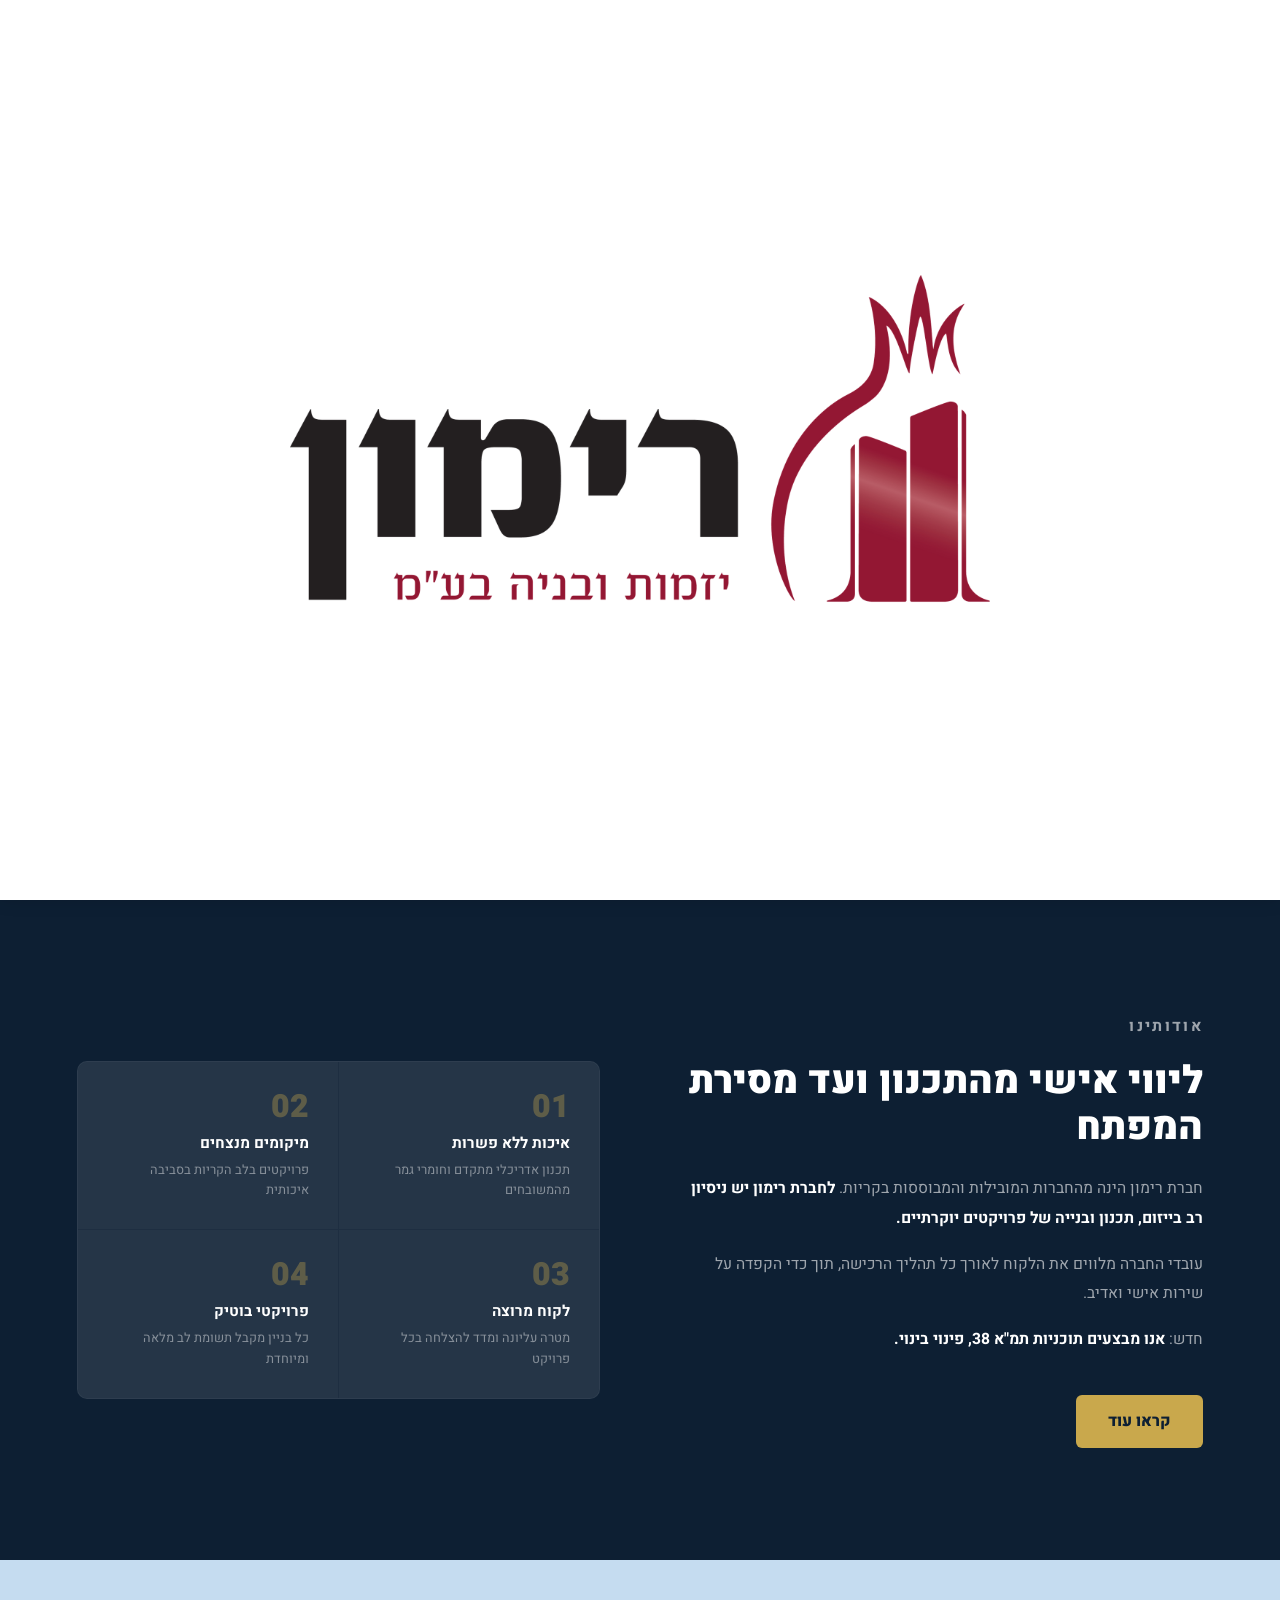
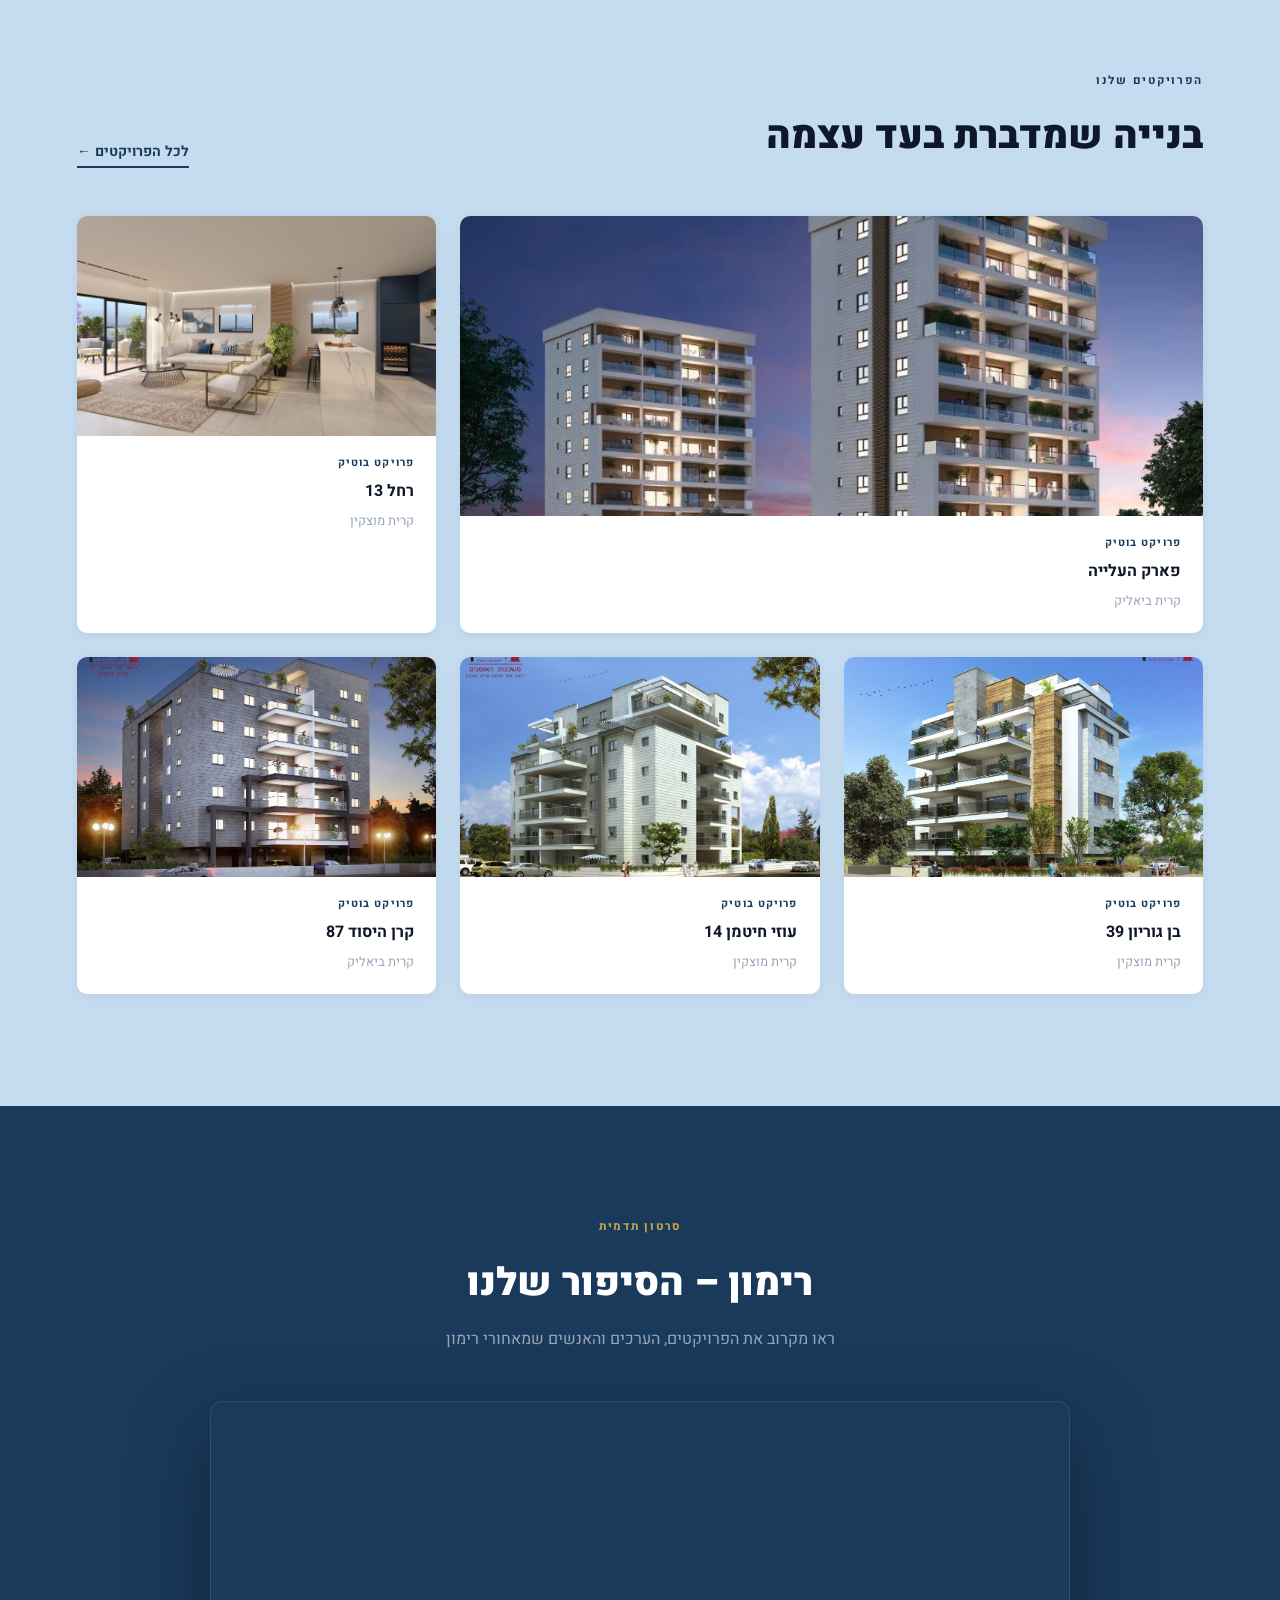
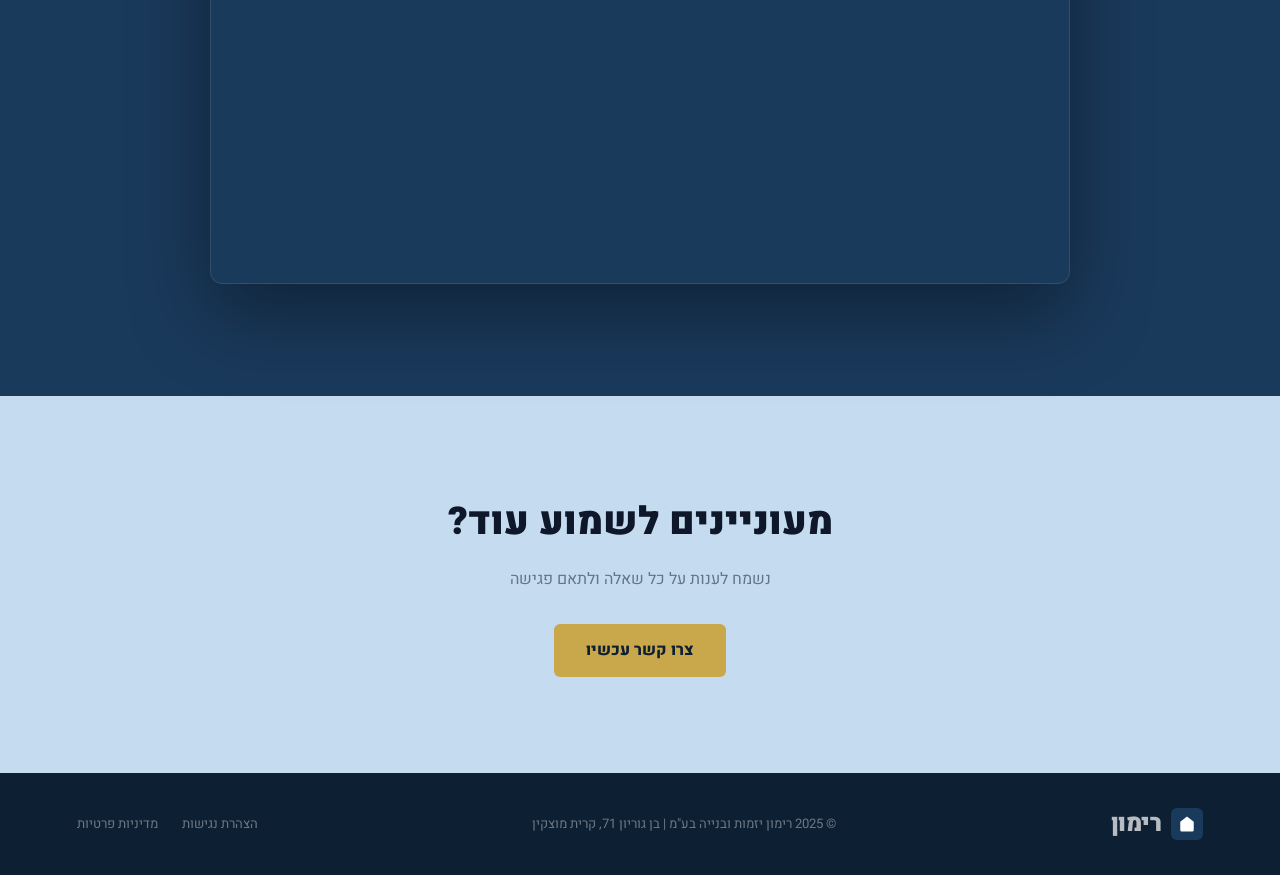
==== commit 8af0d2bd: "fix logo stacking with position fixed" ====
--- a/index.html
+++ b/index.html
@@ -36,11 +36,14 @@
 .hero-logo{
   height:clamp(90px, 14vw, 200px);
   width:auto;
-  margin-top:-70px;
-  margin-bottom:clamp(1.5rem, 4vw, 2.5rem);
+  position:fixed;
+  top:0;
+  right:6vw;
+  z-index:150;
+}
+.hero-logo-spacer{
+  height:clamp(20px, 4vw, 130px);
   display:block;
-  position:relative;
-  z-index:150;
 }
 .hero{
   overflow:visible;
@@ -85,6 +88,7 @@
   <div class="hero-grid"></div>
   <div class="hero-content">
     <img src="images/logo.png" alt="רימון יזמות ובנייה" class="hero-logo"/>
+    <div class="hero-logo-spacer"></div>
     <h1>בונים <span class="accent">יוקרה</span><br/><span class="gold">בוטיק בקריות</span></h1>
     <p class="hero-sub">מהחברות המובילות בקריות עם ניסיון רב בייזום, תכנון ובנייה של פרויקטים יוקרתיים. כל פרויקט — עולם בפני עצמו.</p>
     <div class="hero-btns">
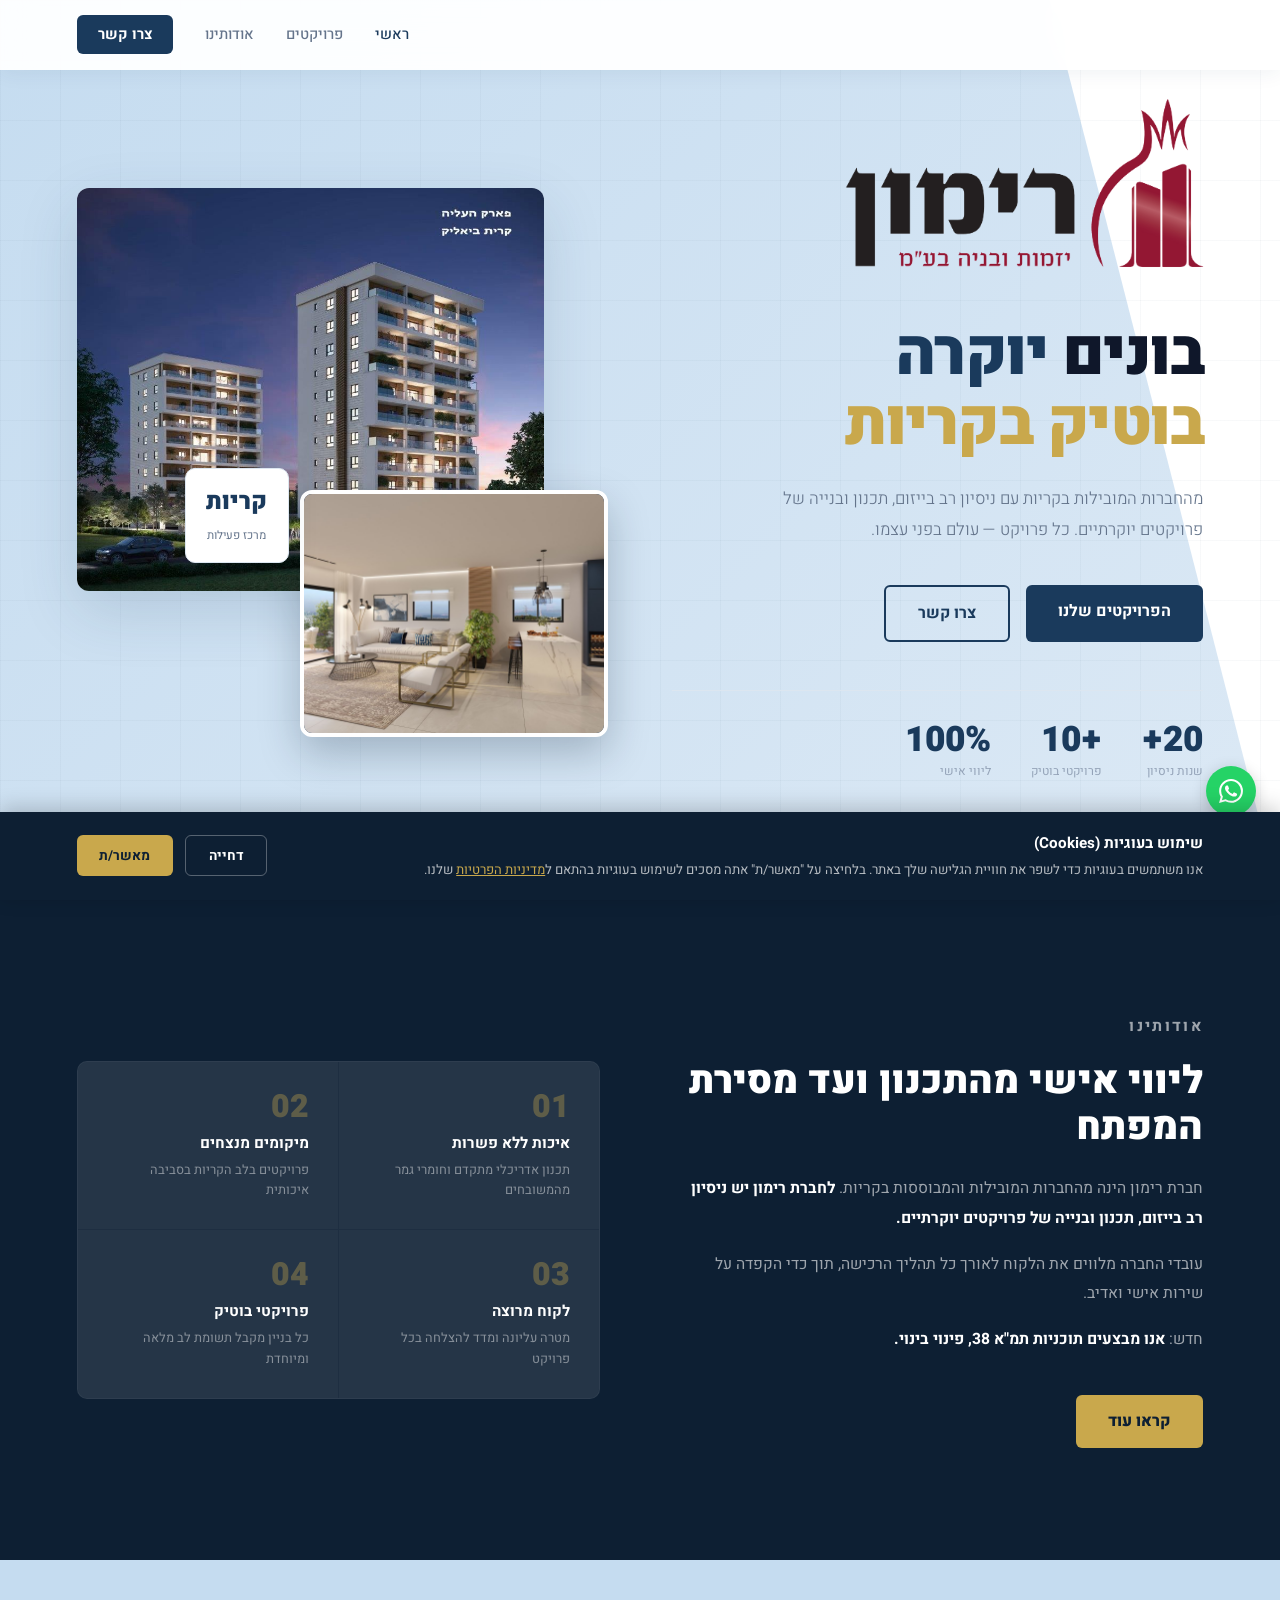
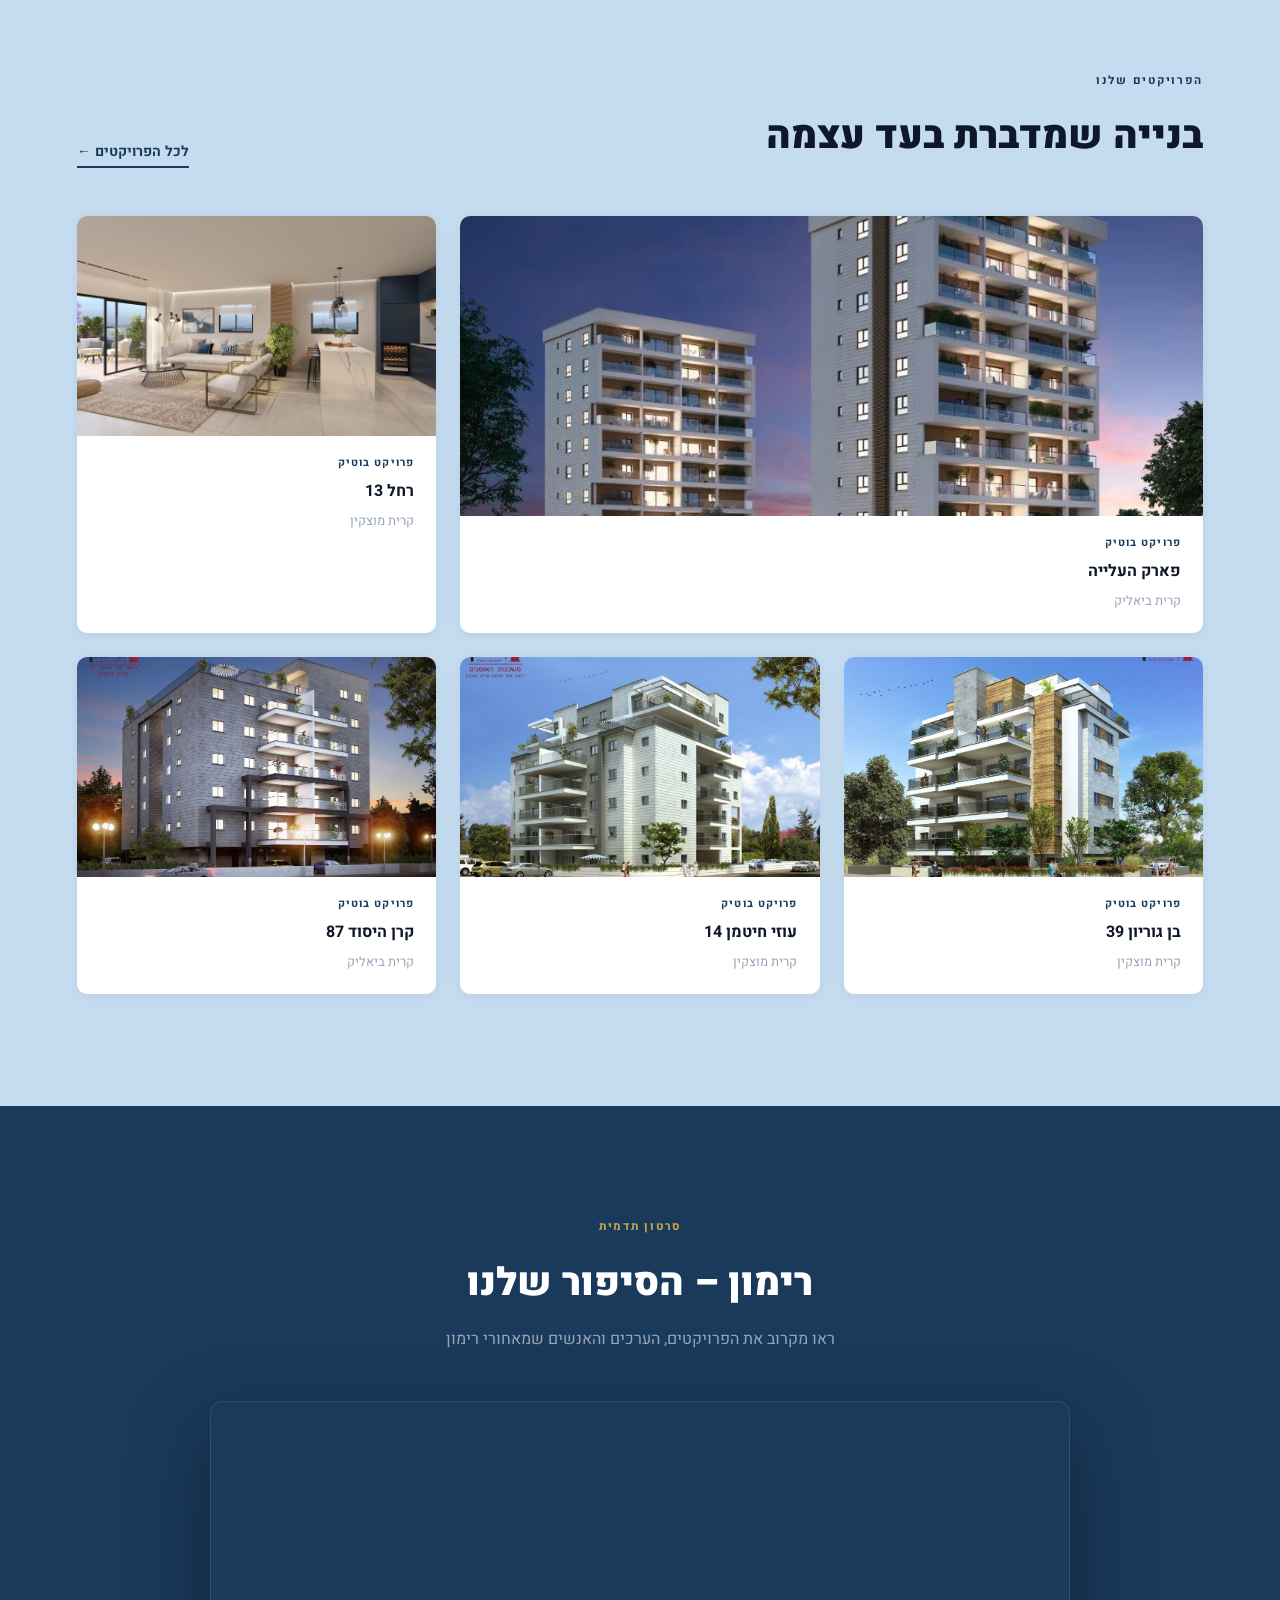
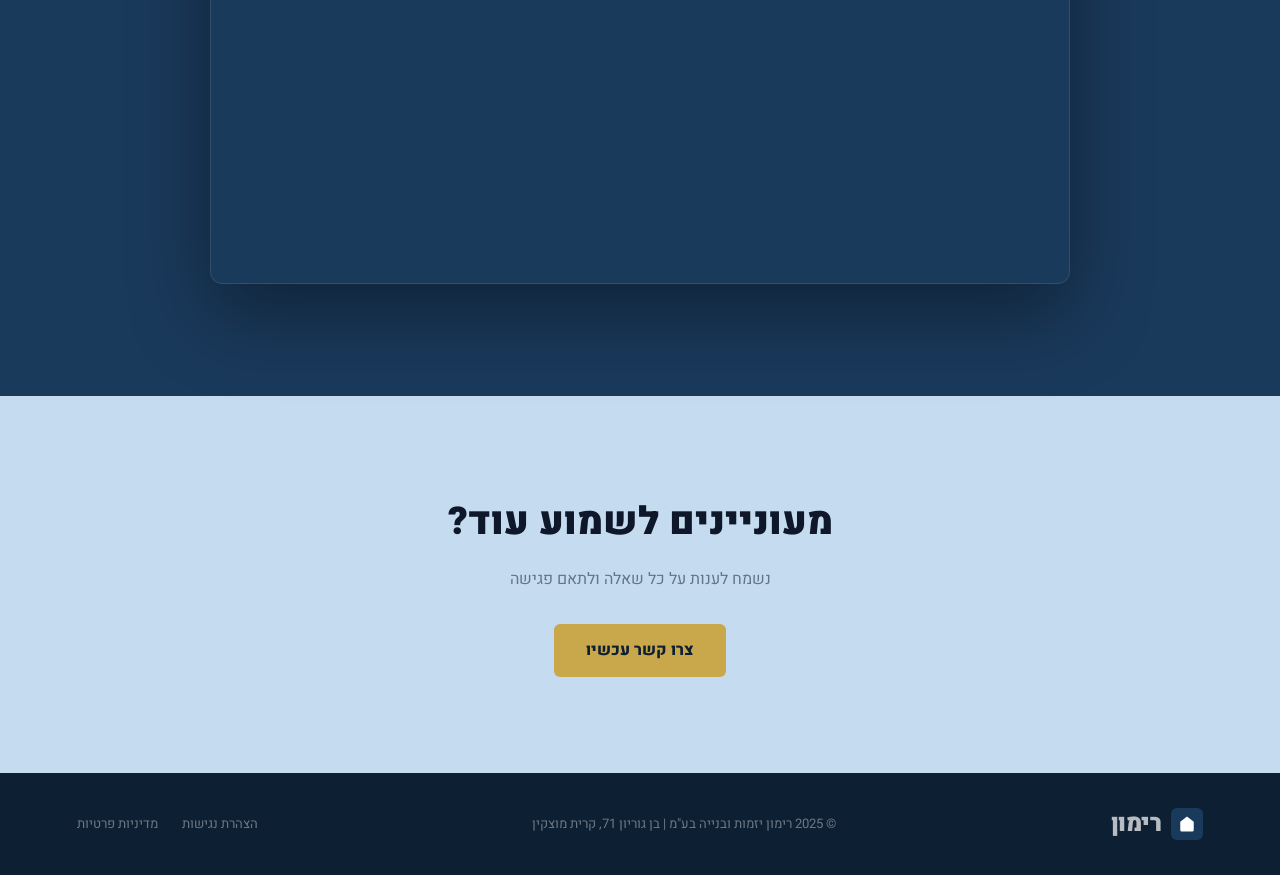
==== commit 03bf51c7: "add shard-style intro animation" ====
--- a/index.html
+++ b/index.html
@@ -8,42 +8,19 @@
   <link rel="stylesheet" href="style.css"/>
 
 <style>
-#intro-overlay{
-  position:fixed;inset:0;
-  background:#ffffff;
-  z-index:9999;
-  display:flex;
-  align-items:center;
-  justify-content:center;
-  transition:opacity 1s ease;
-}
-#intro-overlay.hide{
-  opacity:0;
-  pointer-events:none;
-}
-#intro-logo{
-  width:60vw;
-  max-width:700px;
-  min-width:260px;
-  opacity:0;
-  transform:scale(0.85);
-  transition:opacity 1.2s ease, transform 1.2s ease;
-}
-#intro-logo.show{
-  opacity:1;
-  transform:scale(1);
-}
+@keyframes rimonOverlayOut { 0%,78% { opacity:1; } 100% { opacity:0; } }
+@keyframes rimonShardIn { from { transform: translate(-140%,-40%) rotate(6deg); opacity:0; } to { transform: translate(0,0) rotate(0); opacity:1; } }
+@keyframes rimonShardIn2 { from { transform: translate(0,-160%) rotate(-4deg); opacity:0; } to { transform: translate(0,0) rotate(0); opacity:1; } }
+@keyframes rimonShardIn3 { from { transform: translate(150%,50%) rotate(5deg); opacity:0; } to { transform: translate(0,0) rotate(0); opacity:1; } }
+@keyframes rimonLogoIn { from { opacity:0; } to { opacity:1; } }
 .hero-logo{
   height:clamp(90px, 14vw, 200px);
   width:auto;
-  position:fixed;
-  top:0;
-  right:6vw;
+  margin-top:-55px;
+  margin-bottom:clamp(1.5rem, 4vw, 2.5rem);
+  display:block;
+  position:relative;
   z-index:150;
-}
-.hero-logo-spacer{
-  height:clamp(20px, 4vw, 130px);
-  display:block;
 }
 .hero{
   overflow:visible;
@@ -66,8 +43,15 @@
 
 
 <!-- INTRO ANIMATION -->
-<div id="intro-overlay">
-  <img src="images/logo.png" alt="רימון יזמות ובנייה" id="intro-logo"/>
+<div style="position:fixed; inset:0; z-index:9999; background:#fff; display:flex; align-items:center; justify-content:center; pointer-events:none; animation:rimonOverlayOut 2900ms cubic-bezier(.5,0,.2,1) forwards">
+  <div style="position:relative; width:min(700px,78vw); aspect-ratio:1920/962">
+    <div style="position:absolute; inset:0; overflow:hidden; mask-image:url(images/logo.png); -webkit-mask-image:url(images/logo.png); mask-size:contain; -webkit-mask-size:contain; mask-repeat:no-repeat; -webkit-mask-repeat:no-repeat;">
+      <div style="position:absolute; inset:0; background:#9E1B32; clip-path:polygon(0 0,35% 0,20% 100%,0 100%); transform:translate(-140%,-40%) rotate(6deg); animation:rimonShardIn 620ms cubic-bezier(.2,.8,.2,1) 200ms forwards"></div>
+      <div style="position:absolute; inset:0; background:#7C1226; clip-path:polygon(35% 0,70% 0,55% 100%,20% 100%); transform:translate(0,-160%) rotate(-4deg); animation:rimonShardIn2 620ms cubic-bezier(.2,.8,.2,1) 340ms forwards"></div>
+      <div style="position:absolute; inset:0; background:#B0233C; clip-path:polygon(70% 0,100% 0,100% 100%,55% 100%); transform:translate(150%,50%) rotate(5deg); animation:rimonShardIn3 620ms cubic-bezier(.2,.8,.2,1) 480ms forwards"></div>
+    </div>
+    <img src="images/logo.png" alt="רימון יזמות ובנייה" style="position:absolute; inset:0; width:100%; height:100%; object-fit:contain; opacity:0; animation:rimonLogoIn 400ms ease 700ms forwards"/>
+  </div>
 </div>
 
 <header id="hdr">
@@ -88,7 +72,6 @@
   <div class="hero-grid"></div>
   <div class="hero-content">
     <img src="images/logo.png" alt="רימון יזמות ובנייה" class="hero-logo"/>
-    <div class="hero-logo-spacer"></div>
     <h1>בונים <span class="accent">יוקרה</span><br/><span class="gold">בוטיק בקריות</span></h1>
     <p class="hero-sub">מהחברות המובילות בקריות עם ניסיון רב בייזום, תכנון ובנייה של פרויקטים יוקרתיים. כל פרויקט — עולם בפני עצמו.</p>
     <div class="hero-btns">
@@ -206,20 +189,6 @@
 </div>
 
 <script src="main.js"></script>
-
-<script>
-(function(){
-  var overlay = document.getElementById('intro-overlay');
-  var logo = document.getElementById('intro-logo');
-  setTimeout(function(){ logo.classList.add('show'); }, 200);
-  setTimeout(function(){
-    overlay.classList.add('hide');
-    setTimeout(function(){
-      overlay.style.display='none';
-    }, 800);
-  }, 2500);
-})();
-</script>
 
 <style>
 .cookie-banner{position:fixed;bottom:0;right:0;left:0;background:#0d1f33;color:#fff;padding:1.2rem 6vw;display:flex;align-items:center;justify-content:space-between;gap:2rem;flex-wrap:wrap;z-index:1500;transform:translateY(100%);transition:transform .5s ease;box-shadow:0 -4px 20px rgba(0,0,0,.2)}
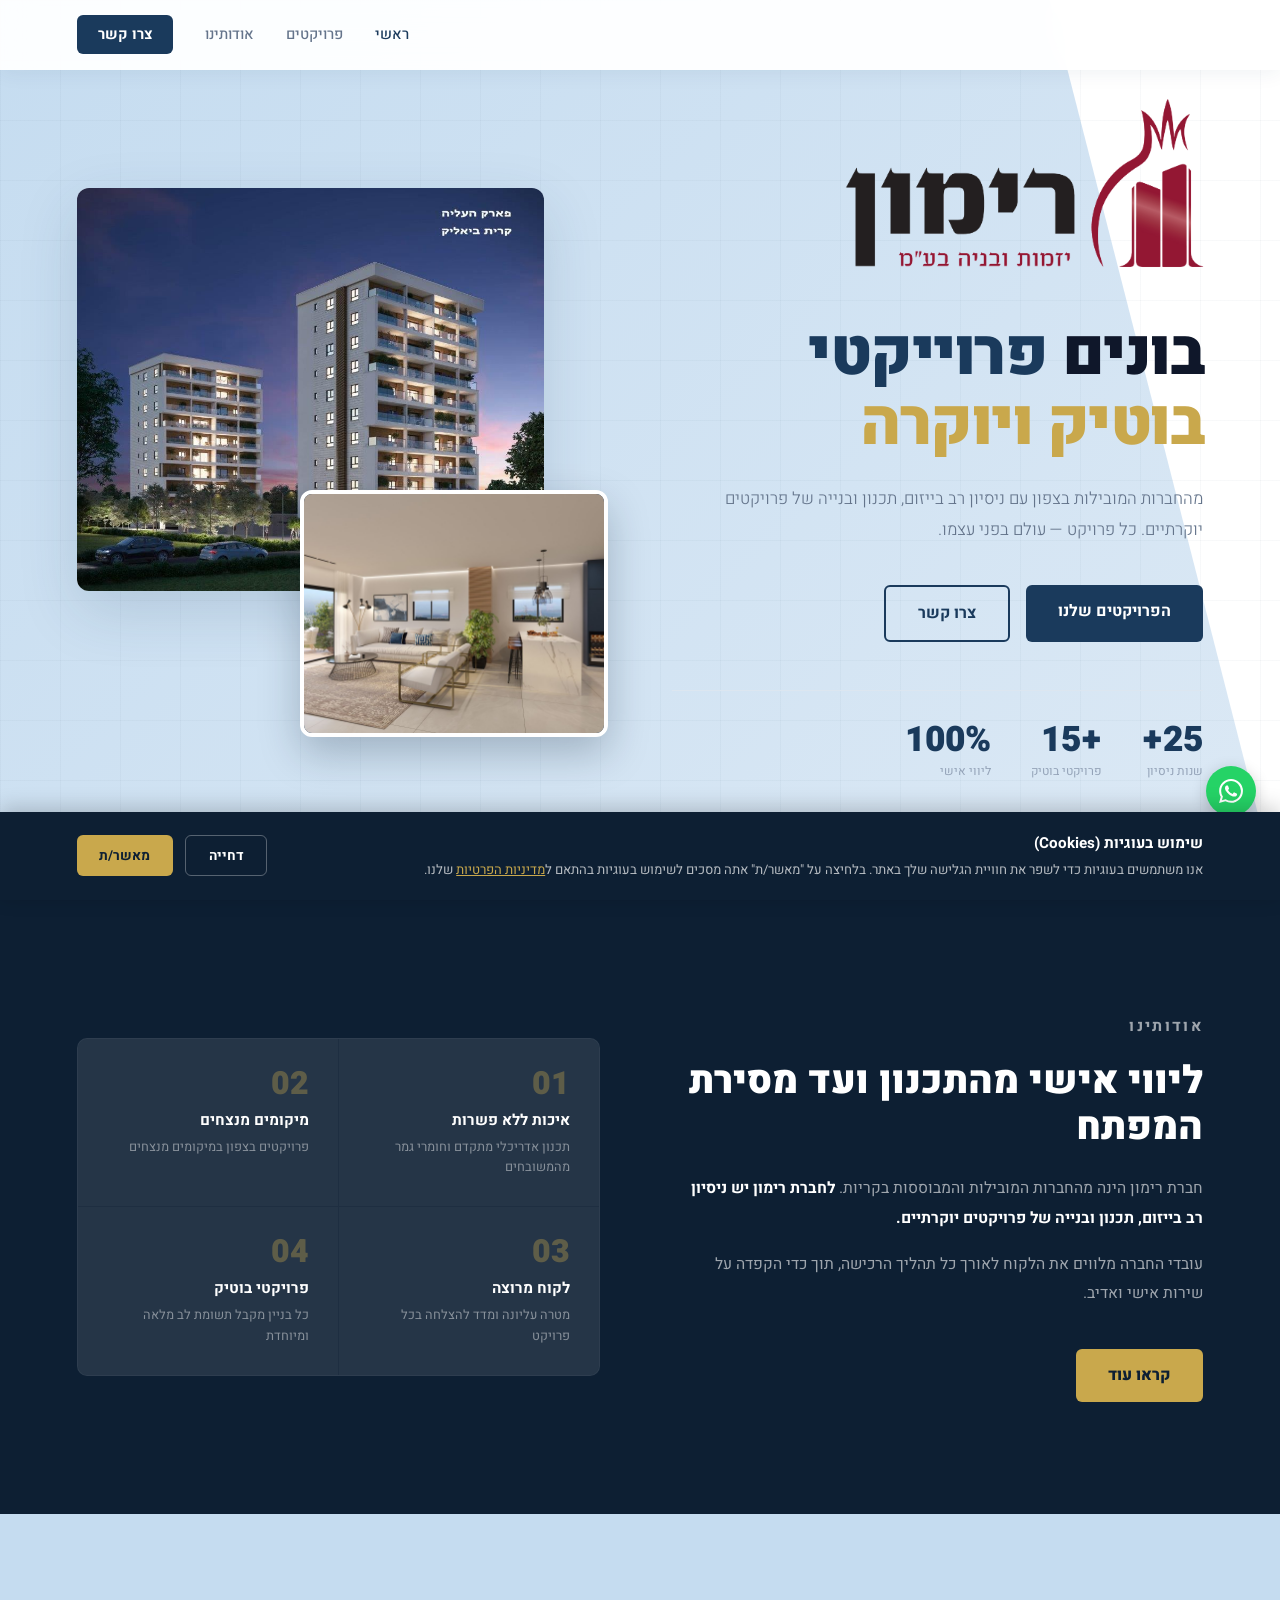
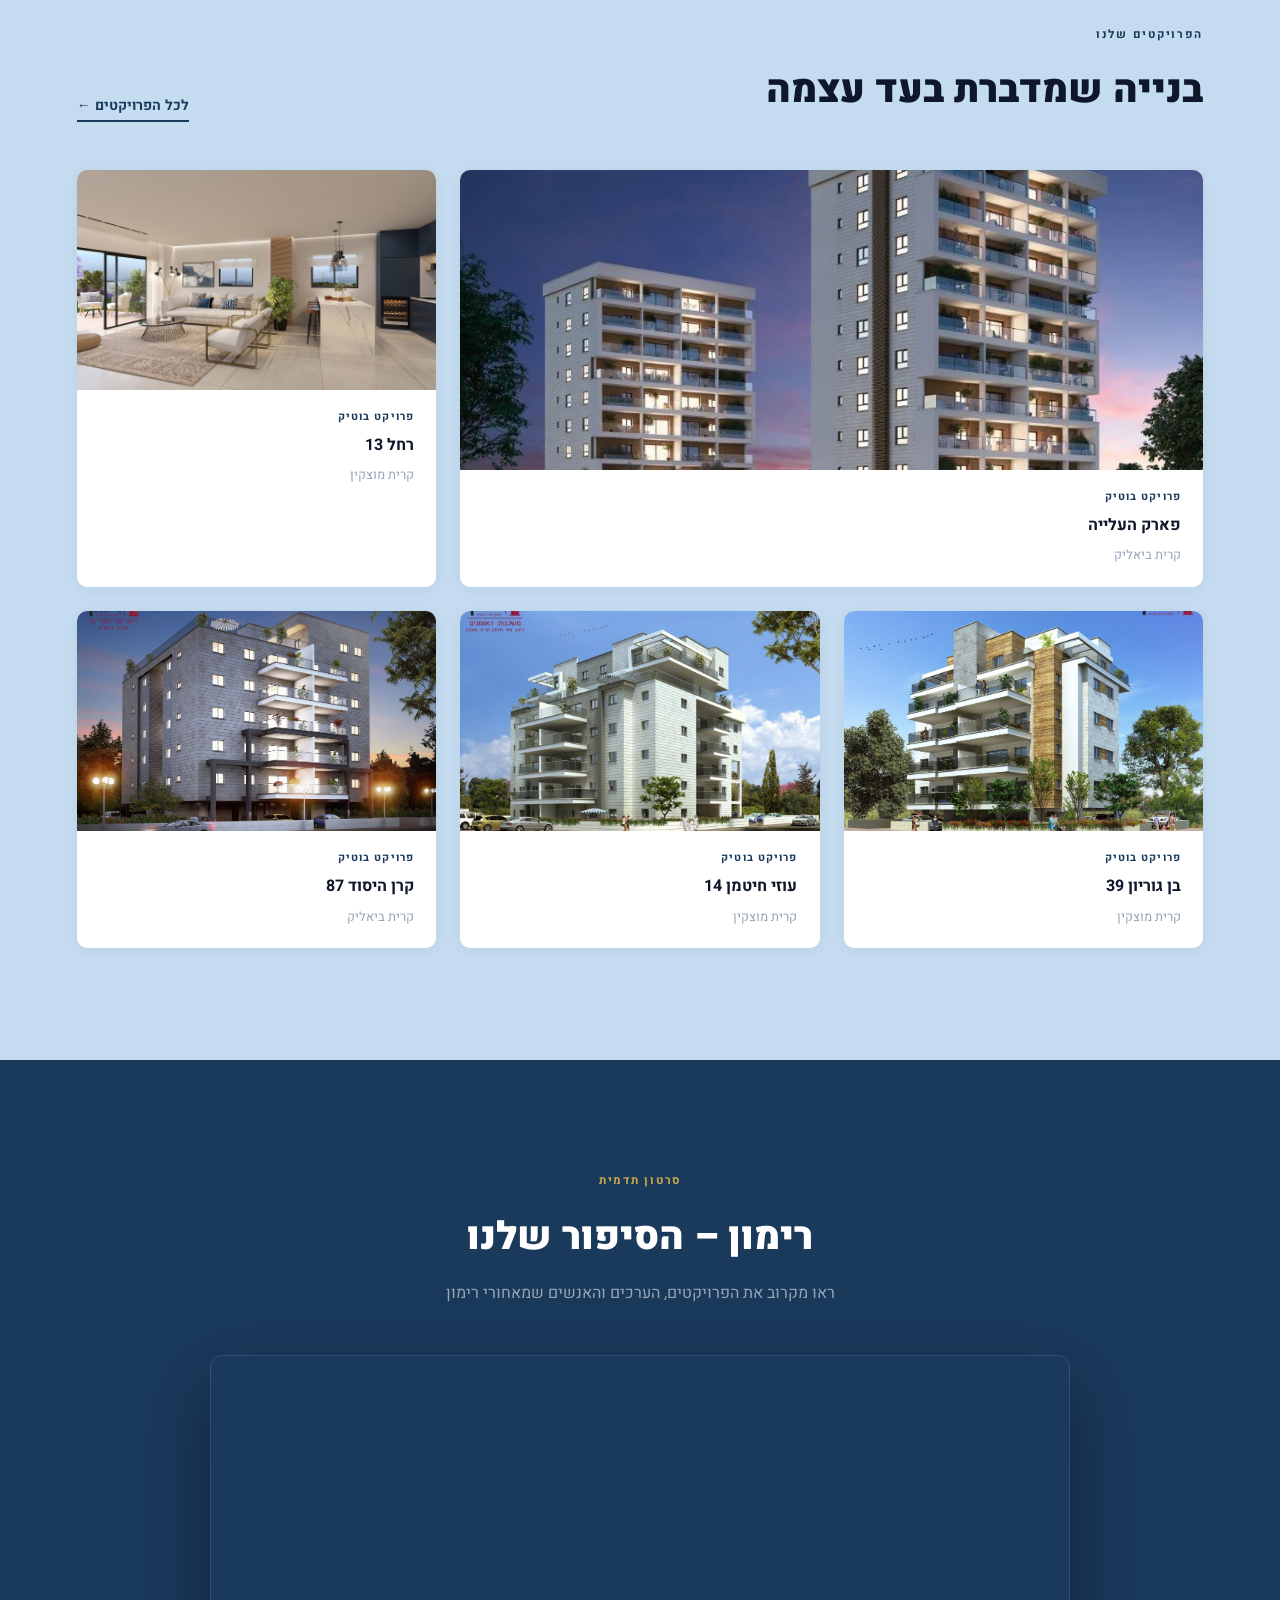
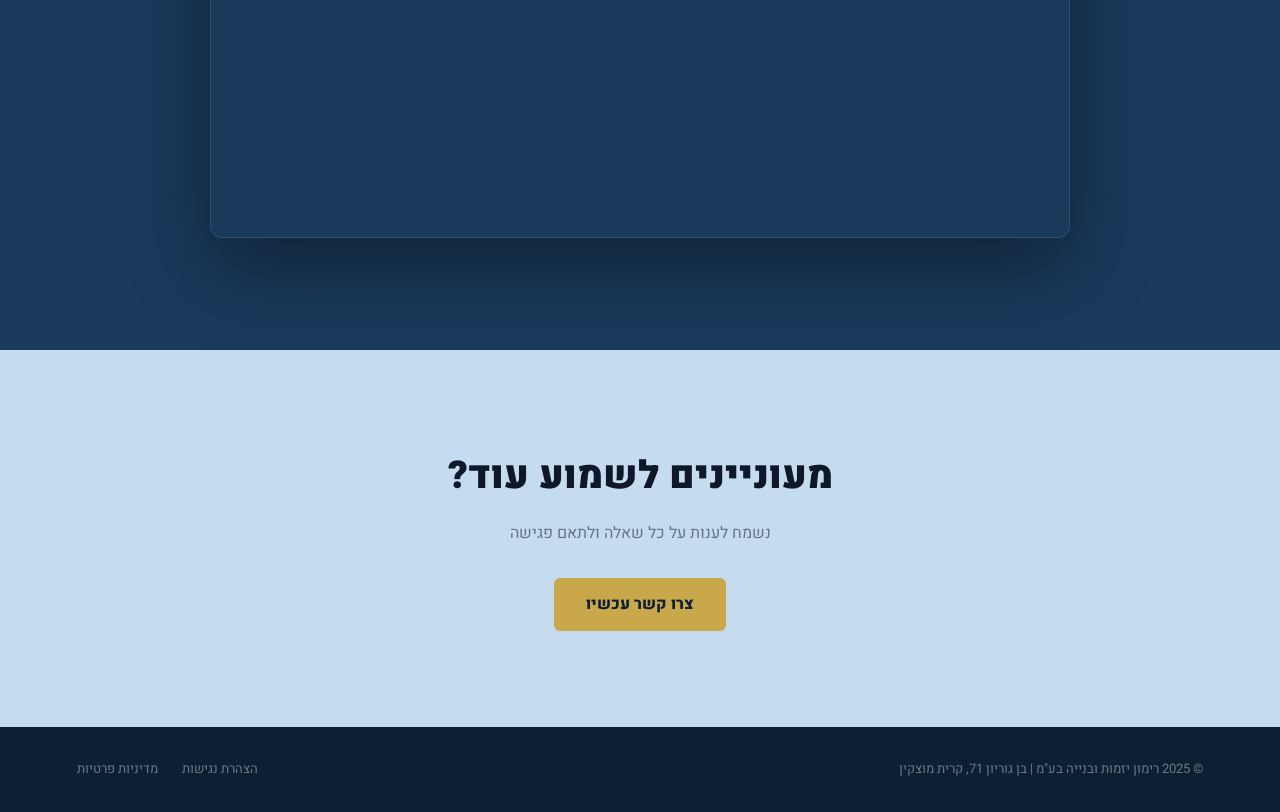
==== commit a020fd3e: "update multiple pages" ====
--- a/index.html
+++ b/index.html
@@ -43,14 +43,14 @@
 
 
 <!-- INTRO ANIMATION -->
-<div style="position:fixed; inset:0; z-index:9999; background:#fff; display:flex; align-items:center; justify-content:center; pointer-events:none; animation:rimonOverlayOut 2900ms cubic-bezier(.5,0,.2,1) forwards">
+<div style="position:fixed; inset:0; z-index:9999; background:#fff; display:flex; align-items:center; justify-content:center; pointer-events:none; animation:rimonOverlayOut 4000ms cubic-bezier(.5,0,.2,1) forwards">
   <div style="position:relative; width:min(700px,78vw); aspect-ratio:1920/962">
     <div style="position:absolute; inset:0; overflow:hidden; mask-image:url(images/logo.png); -webkit-mask-image:url(images/logo.png); mask-size:contain; -webkit-mask-size:contain; mask-repeat:no-repeat; -webkit-mask-repeat:no-repeat;">
-      <div style="position:absolute; inset:0; background:#9E1B32; clip-path:polygon(0 0,35% 0,20% 100%,0 100%); transform:translate(-140%,-40%) rotate(6deg); animation:rimonShardIn 620ms cubic-bezier(.2,.8,.2,1) 200ms forwards"></div>
-      <div style="position:absolute; inset:0; background:#7C1226; clip-path:polygon(35% 0,70% 0,55% 100%,20% 100%); transform:translate(0,-160%) rotate(-4deg); animation:rimonShardIn2 620ms cubic-bezier(.2,.8,.2,1) 340ms forwards"></div>
-      <div style="position:absolute; inset:0; background:#B0233C; clip-path:polygon(70% 0,100% 0,100% 100%,55% 100%); transform:translate(150%,50%) rotate(5deg); animation:rimonShardIn3 620ms cubic-bezier(.2,.8,.2,1) 480ms forwards"></div>
-    </div>
-    <img src="images/logo.png" alt="רימון יזמות ובנייה" style="position:absolute; inset:0; width:100%; height:100%; object-fit:contain; opacity:0; animation:rimonLogoIn 400ms ease 700ms forwards"/>
+      <div style="position:absolute; inset:0; background:#9E1B32; clip-path:polygon(0 0,35% 0,20% 100%,0 100%); transform:translate(-140%,-40%) rotate(6deg); animation:rimonShardIn 900ms cubic-bezier(.2,.8,.2,1) 280ms forwards"></div>
+      <div style="position:absolute; inset:0; background:#7C1226; clip-path:polygon(35% 0,70% 0,55% 100%,20% 100%); transform:translate(0,-160%) rotate(-4deg); animation:rimonShardIn2 900ms cubic-bezier(.2,.8,.2,1) 480ms forwards"></div>
+      <div style="position:absolute; inset:0; background:#B0233C; clip-path:polygon(70% 0,100% 0,100% 100%,55% 100%); transform:translate(150%,50%) rotate(5deg); animation:rimonShardIn3 900ms cubic-bezier(.2,.8,.2,1) 680ms forwards"></div>
+    </div>
+    <img src="images/logo.png" alt="רימון יזמות ובנייה" style="position:absolute; inset:0; width:100%; height:100%; object-fit:contain; opacity:0; animation:rimonLogoIn 550ms ease 1000ms forwards"/>
   </div>
 </div>
 
@@ -72,22 +72,21 @@
   <div class="hero-grid"></div>
   <div class="hero-content">
     <img src="images/logo.png" alt="רימון יזמות ובנייה" class="hero-logo"/>
-    <h1>בונים <span class="accent">יוקרה</span><br/><span class="gold">בוטיק בקריות</span></h1>
-    <p class="hero-sub">מהחברות המובילות בקריות עם ניסיון רב בייזום, תכנון ובנייה של פרויקטים יוקרתיים. כל פרויקט — עולם בפני עצמו.</p>
+    <h1>בונים <span class="accent">פרוייקטי</span><br/><span class="gold">בוטיק ויוקרה</span></h1>
+    <p class="hero-sub">מהחברות המובילות בצפון עם ניסיון רב בייזום, תכנון ובנייה של פרויקטים יוקרתיים. כל פרויקט — עולם בפני עצמו.</p>
     <div class="hero-btns">
       <a href="projects.html" class="btn-navy">הפרויקטים שלנו</a>
       <a href="contact.html" class="btn-outline">צרו קשר</a>
     </div>
     <div class="hero-stats">
-      <div><div class="stat-num">20+</div><div class="stat-lbl">שנות ניסיון</div></div>
-      <div><div class="stat-num">+10</div><div class="stat-lbl">פרויקטי בוטיק</div></div>
+      <div><div class="stat-num">25+</div><div class="stat-lbl">שנות ניסיון</div></div>
+      <div><div class="stat-num">+15</div><div class="stat-lbl">פרויקטי בוטיק</div></div>
       <div><div class="stat-num">100%</div><div class="stat-lbl">ליווי אישי</div></div>
     </div>
   </div>
   <div class="hero-visual">
     <div class="vis-main"><img src="images/parkhaalia/parkhaalia_4.jpg" alt="פארק העלייה" loading="lazy"/></div>
     <div class="vis-secondary"><img src="images/rachel13/rachel13_1.jpg" alt="פרויקט רחל 13" loading="lazy"/></div>
-    <div class="vis-chip"><strong>קריות</strong><span>מרכז פעילות</span></div>
   </div>
 </section>
 
@@ -98,12 +97,11 @@
     <h2>ליווי אישי מהתכנון ועד מסירת המפתח</h2>
     <p>חברת רימון הינה מהחברות המובילות והמבוססות בקריות. <strong>לחברת רימון יש ניסיון רב בייזום, תכנון ובנייה של פרויקטים יוקרתיים.</strong></p>
     <p>עובדי החברה מלווים את הלקוח לאורך כל תהליך הרכישה, תוך כדי הקפדה על שירות אישי ואדיב.</p>
-    <p>חדש: <strong>אנו מבצעים תוכניות תמ"א 38, פינוי בינוי.</strong></p>
     <a href="about.html" class="btn-gold" style="margin-top:1.5rem;display:inline-block">קראו עוד</a>
   </div>
   <div class="vals reveal d1">
     <div class="val"><div class="val-n">01</div><h4>איכות ללא פשרות</h4><p>תכנון אדריכלי מתקדם וחומרי גמר מהמשובחים</p></div>
-    <div class="val"><div class="val-n">02</div><h4>מיקומים מנצחים</h4><p>פרויקטים בלב הקריות בסביבה איכותית</p></div>
+    <div class="val"><div class="val-n">02</div><h4>מיקומים מנצחים</h4><p>פרויקטים בצפון במיקומים מנצחים</p></div>
     <div class="val"><div class="val-n">03</div><h4>לקוח מרוצה</h4><p>מטרה עליונה ומדד להצלחה בכל פרויקט</p></div>
     <div class="val"><div class="val-n">04</div><h4>פרויקטי בוטיק</h4><p>כל בניין מקבל תשומת לב מלאה ומיוחדת</p></div>
   </div>
@@ -162,7 +160,6 @@
 
 <footer>
   <div class="footer-inner">
-    <a href="index.html" class="logo" style="color:rgba(255,255,255,0.7)"><div class="logo-mark"><svg viewBox="0 0 24 24"><path d="M3 9l9-7 9 7v11a2 2 0 01-2 2H5a2 2 0 01-2-2z"/></svg></div>רימון</a>
     <span>© 2025 רימון יזמות ובנייה בע"מ | בן גוריון 71, קרית מוצקין</span>
     <div class="flinks">
       <a href="accessibility.html">הצהרת נגישות</a>
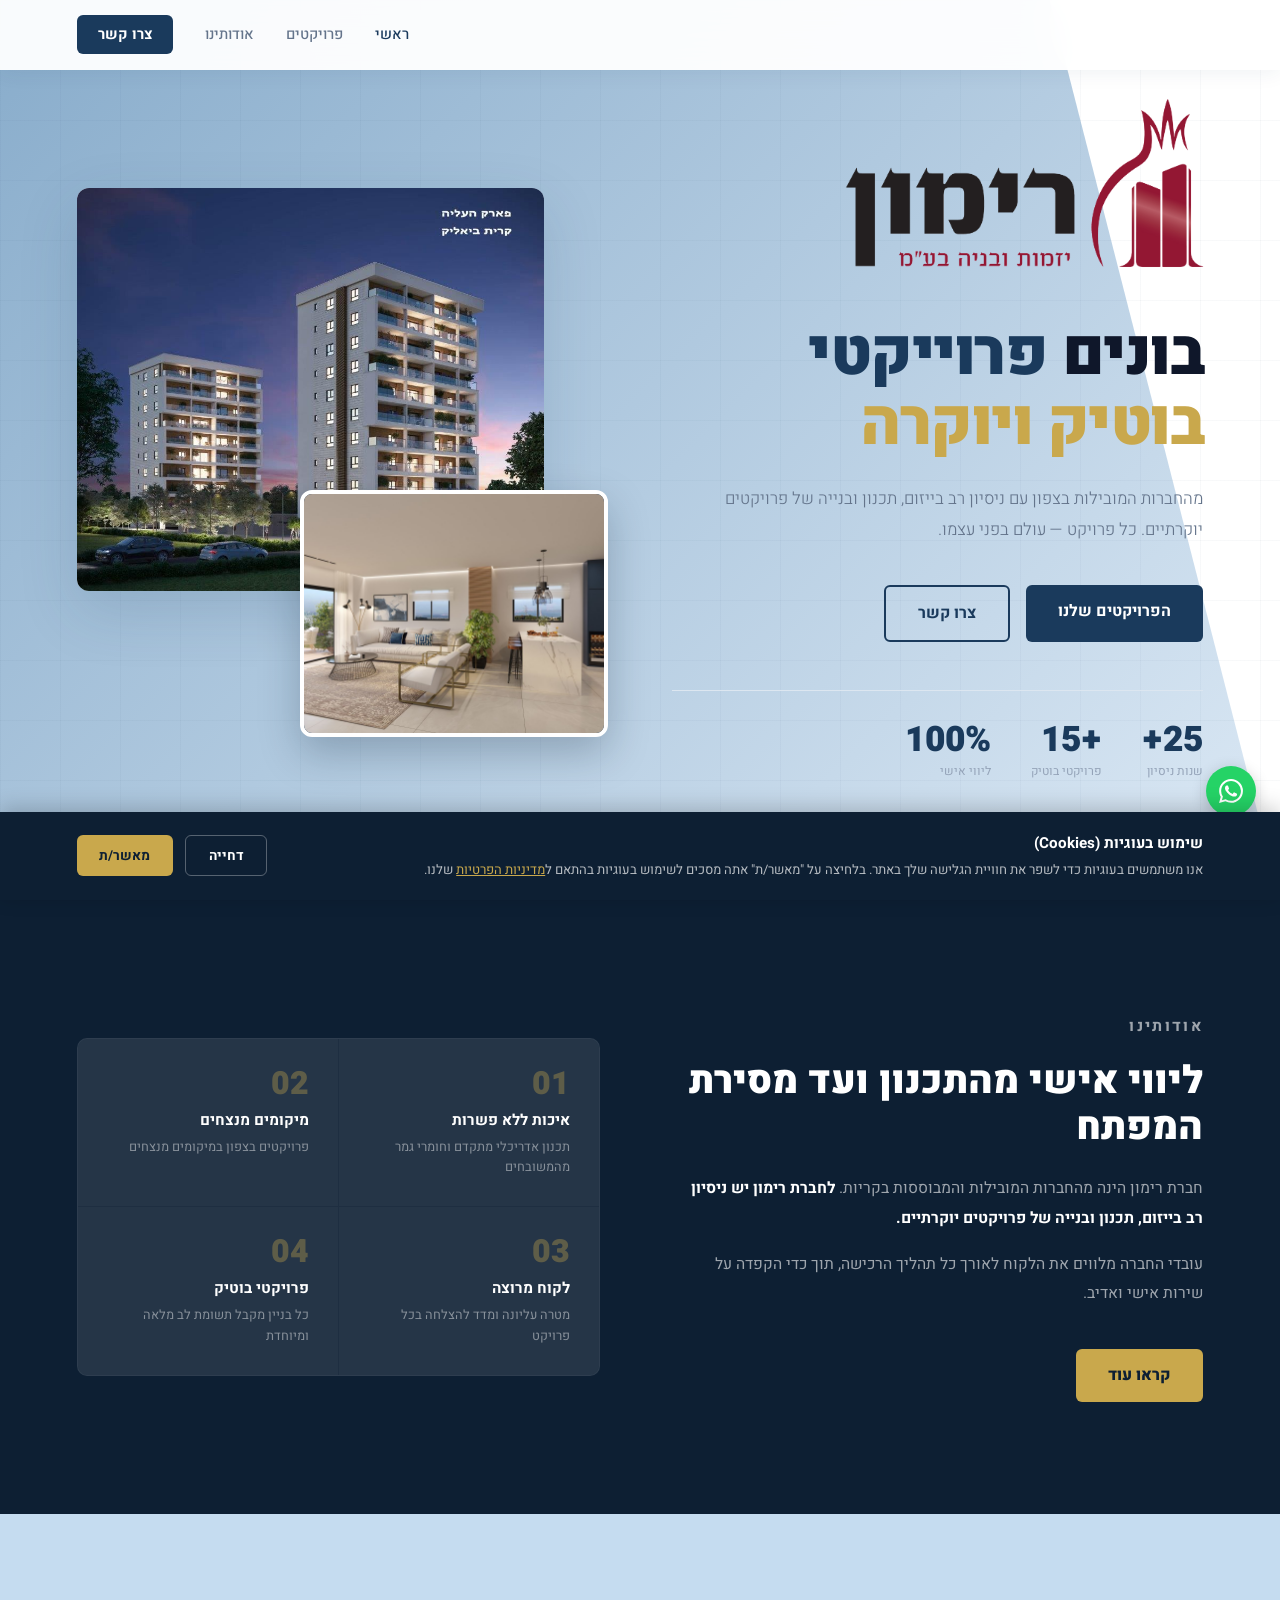
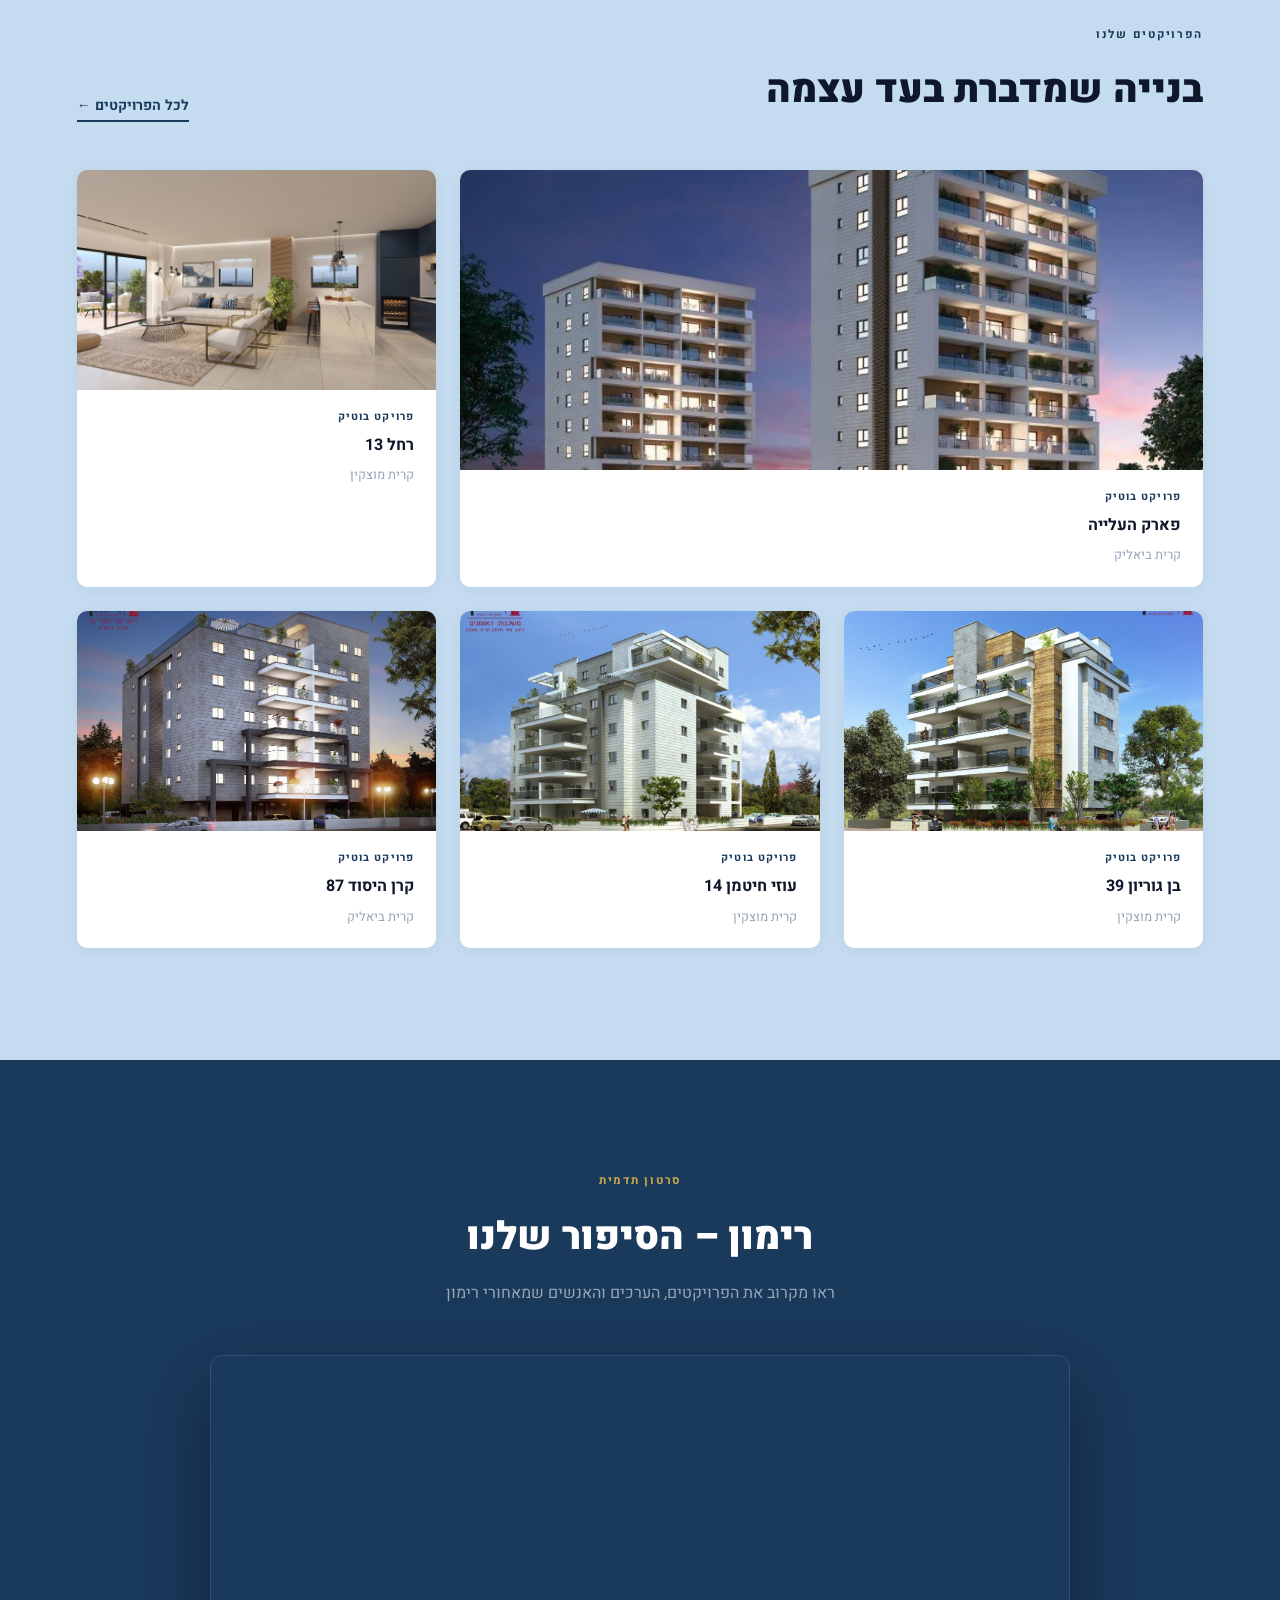
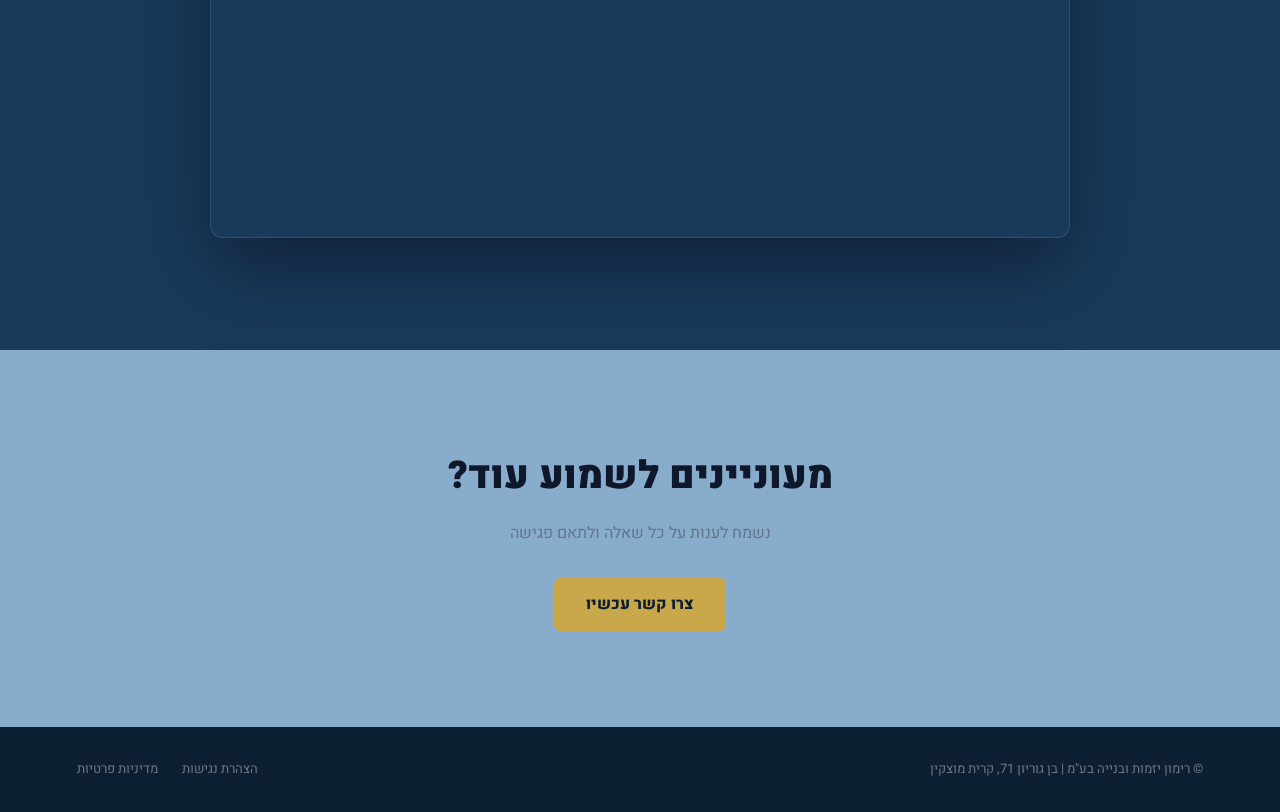
==== commit 102f3656: "remove year from copyright" ====
--- a/index.html
+++ b/index.html
@@ -160,7 +160,7 @@
 
 <footer>
   <div class="footer-inner">
-    <span>© 2025 רימון יזמות ובנייה בע"מ | בן גוריון 71, קרית מוצקין</span>
+    <span>© רימון יזמות ובנייה בע"מ | בן גוריון 71, קרית מוצקין</span>
     <div class="flinks">
       <a href="accessibility.html">הצהרת נגישות</a>
       <a href="privacy.html">מדיניות פרטיות</a>
--- a/style.css
+++ b/style.css
@@ -2,7 +2,7 @@
 :root{
   --navy:#1a3a5c;--navy-mid:#2a5080;--navy-dark:#0d1f33;
   --gold:#c9a84c;--gold-light:#e2c97e;
-  --white:#ffffff;--off:#c5dcf0;--pale:#e8f0f8;
+  --white:#ffffff;--off:#88accb;--pale:#e8f0f8;
   --gray:#64748b;--gray-mid:#94a3b8;--text:#0f172a;--border:#dce6f0;
 }
 html{scroll-behavior:smooth}
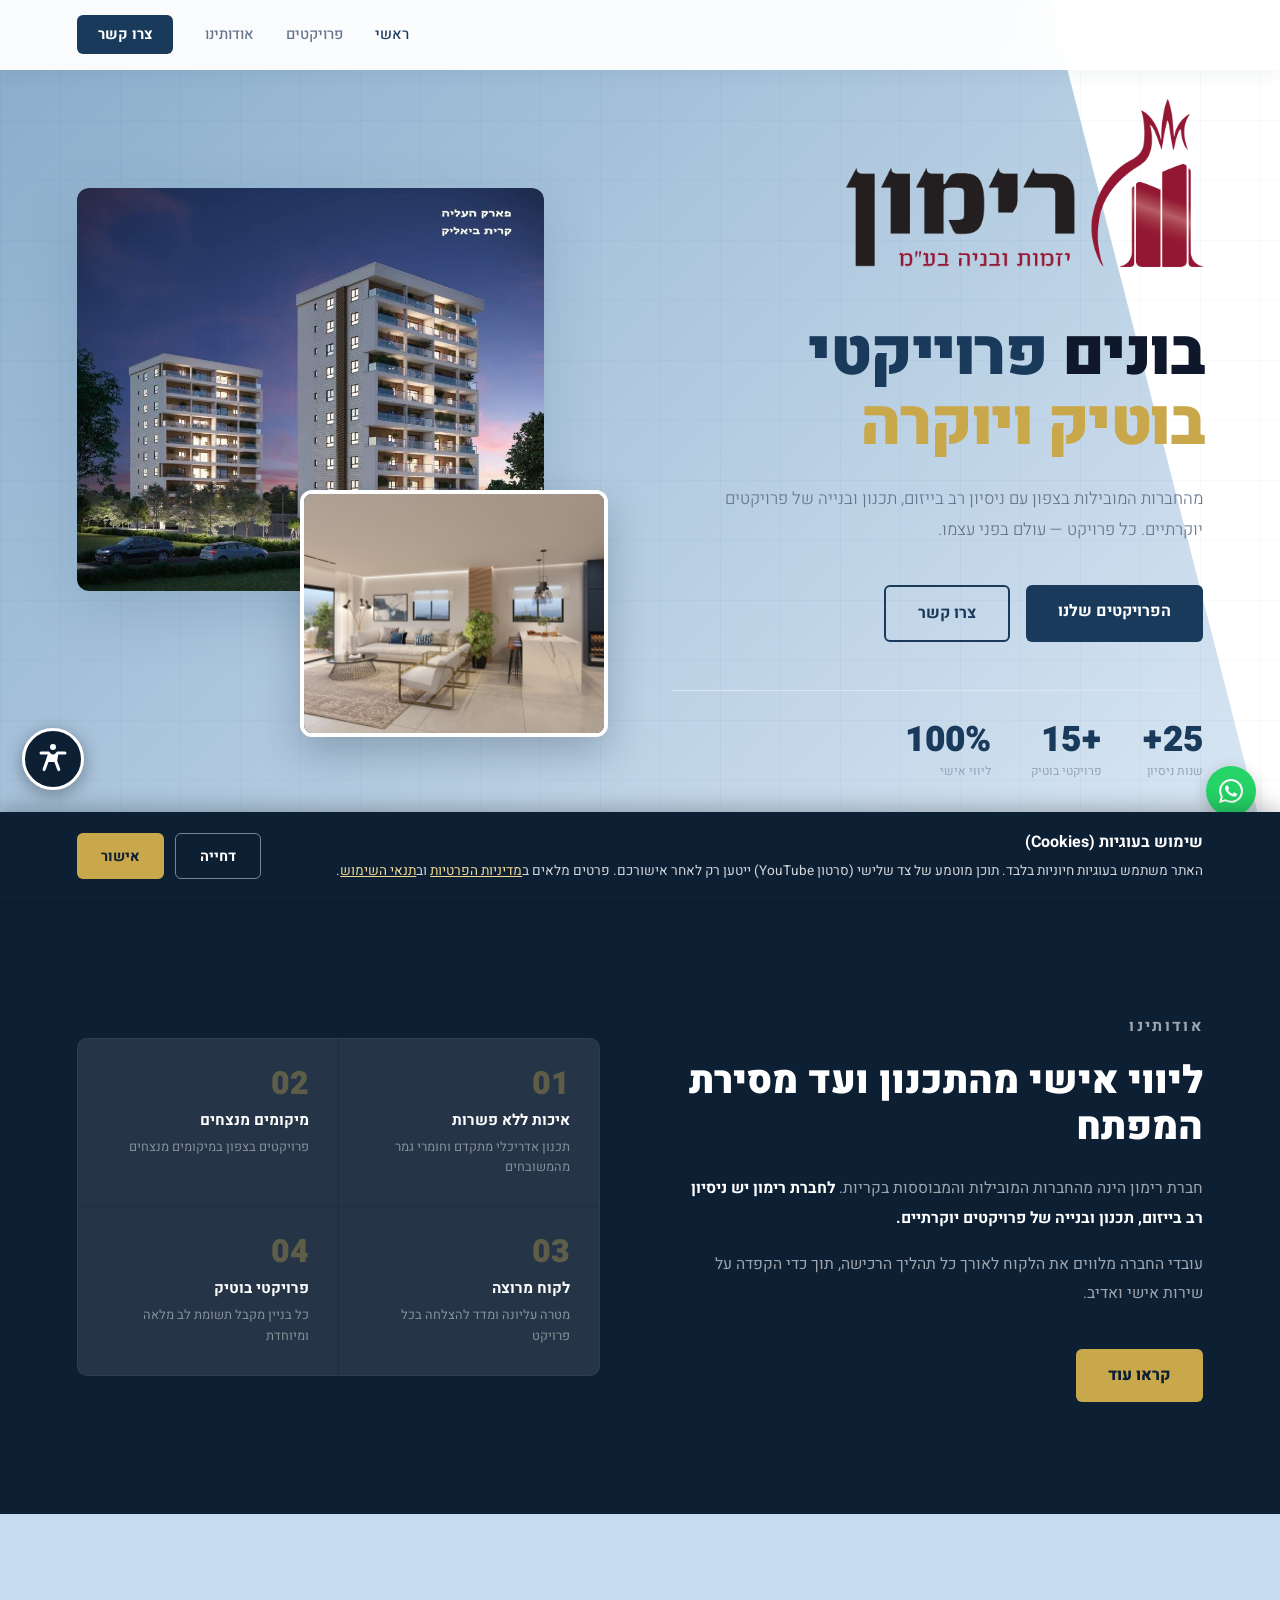
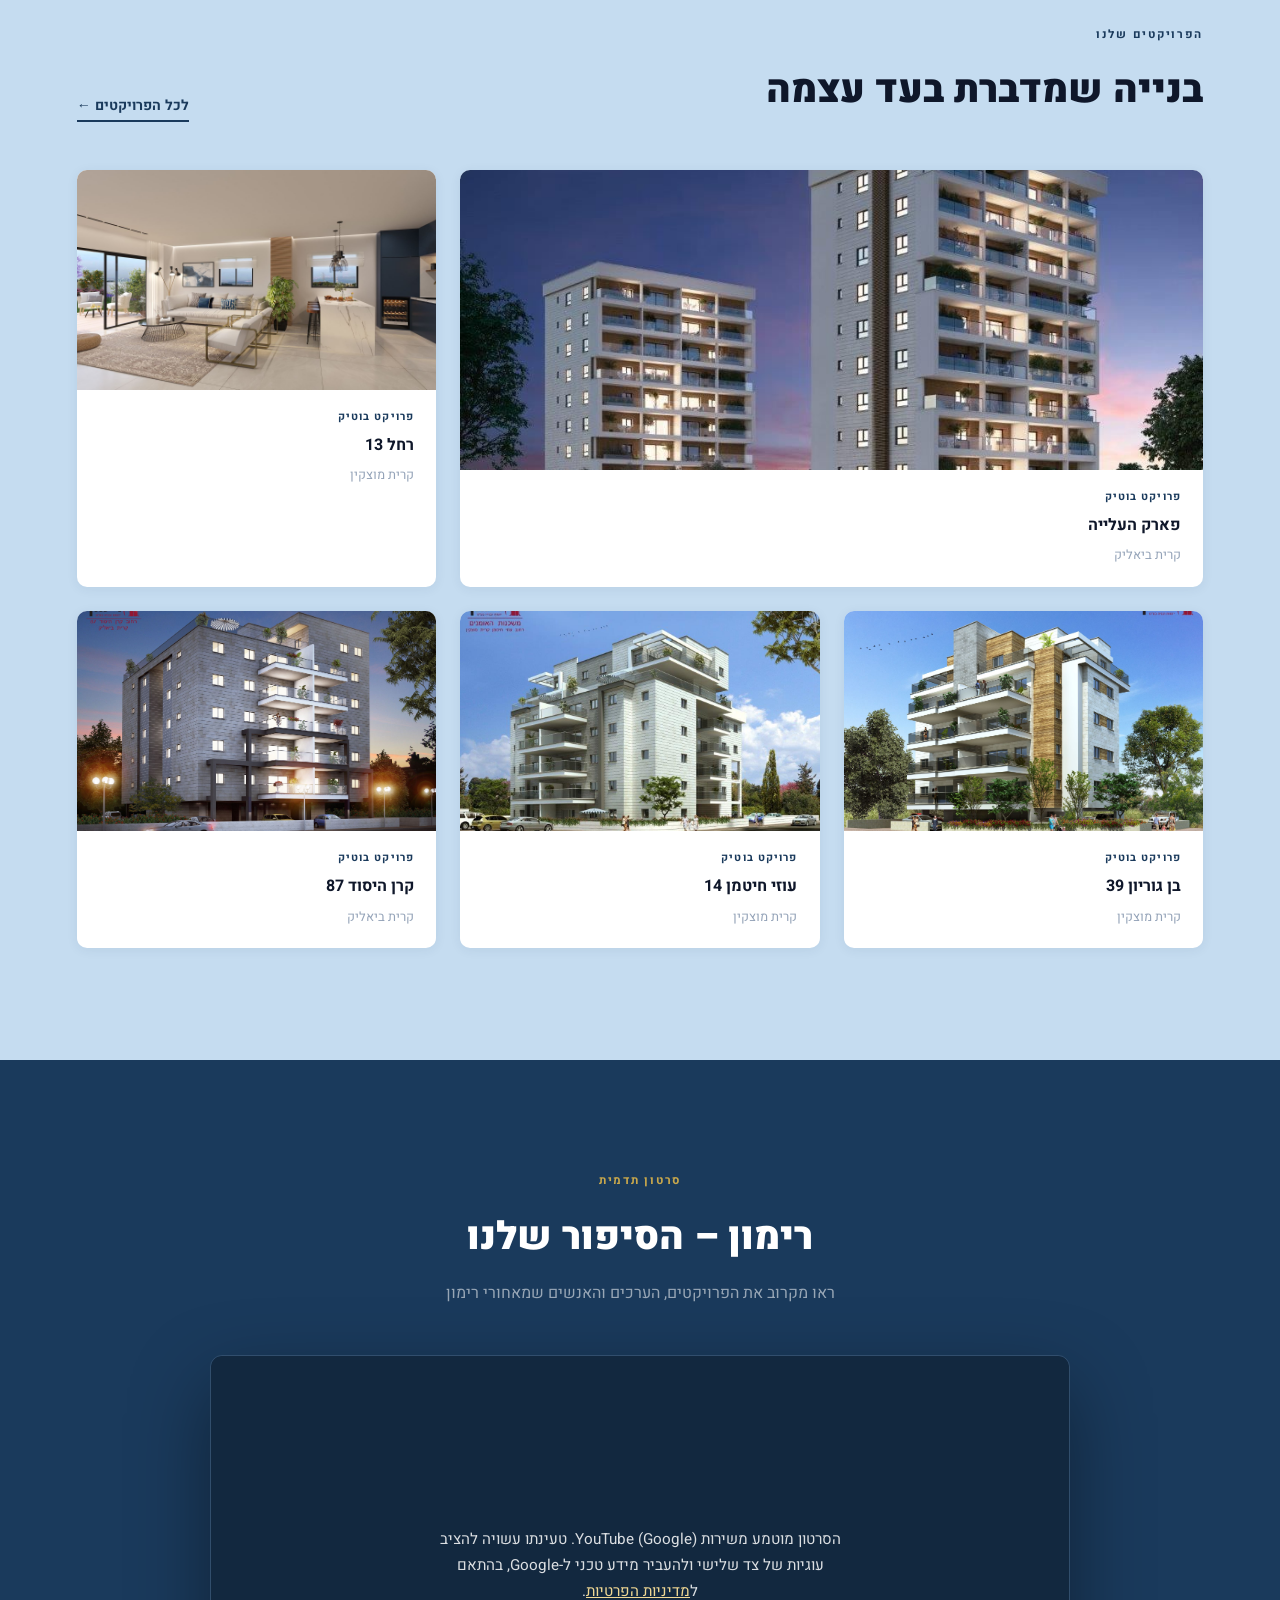
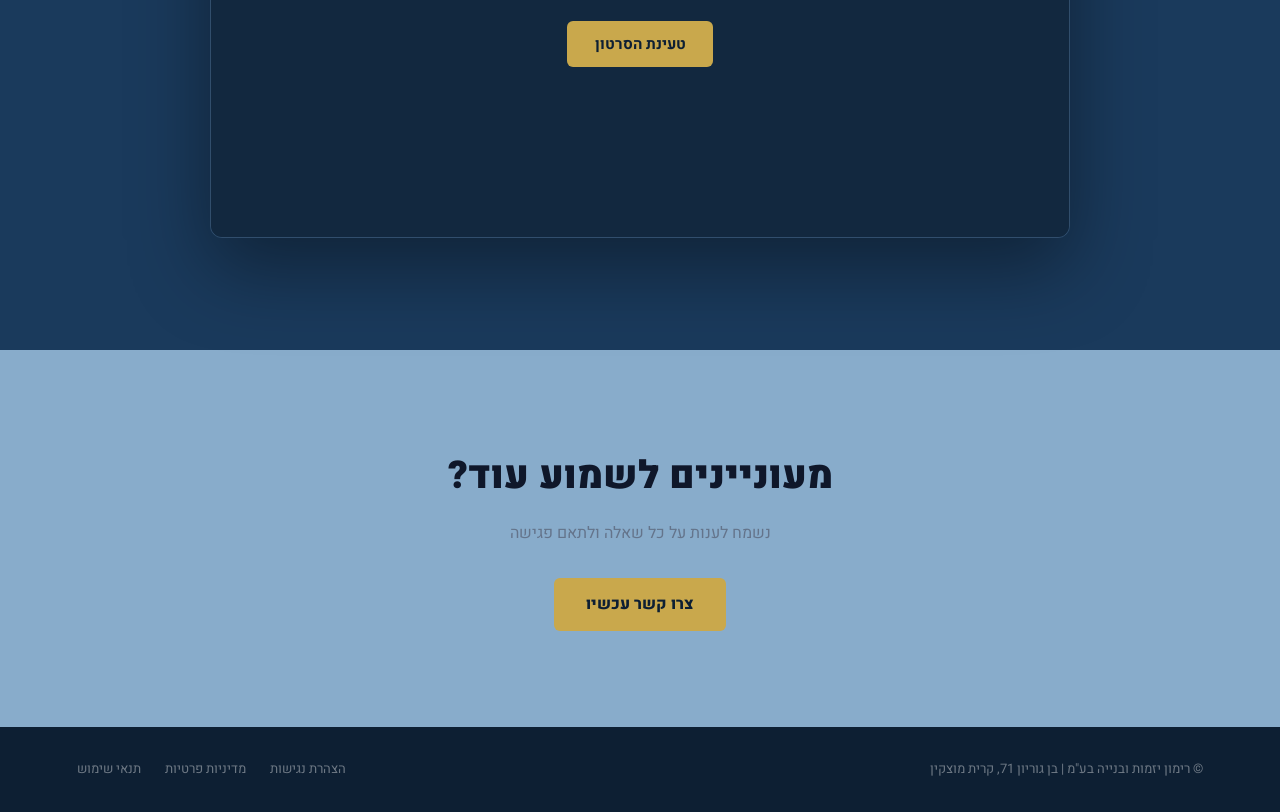
==== commit 05a880bc: "legal compliance + accessibility + formspree" ====
--- a/index.html
+++ b/index.html
@@ -41,7 +41,6 @@
 </head>
 <body>
 
-
 <!-- INTRO ANIMATION -->
 <div style="position:fixed; inset:0; z-index:9999; background:#fff; display:flex; align-items:center; justify-content:center; pointer-events:none; animation:rimonOverlayOut 4000ms cubic-bezier(.5,0,.2,1) forwards">
   <div style="position:relative; width:min(700px,78vw); aspect-ratio:1920/962">
@@ -55,8 +54,7 @@
 </div>
 
 <header id="hdr">
-  <a href="index.html" class="logo">
-  </a>
+  <a href="index.html" class="logo" aria-label="רימון יזמות ובנייה – דף הבית"></a>
   <nav>
     <a href="index.html" class="active">ראשי</a>
     <a href="projects.html">פרויקטים</a>
@@ -144,7 +142,10 @@
     <h2>רימון – הסיפור שלנו</h2>
     <p class="video-desc">ראו מקרוב את הפרויקטים, הערכים והאנשים שמאחורי רימון</p>
     <div class="vwrap">
-      <iframe src="https://www.youtube.com/embed/_LLRs5h8zNA" title="סרטון תדמית רימון" allow="accelerometer; autoplay; clipboard-write; encrypted-media; gyroscope; picture-in-picture" allowfullscreen></iframe>
+      <div class="consent-embed" data-embed-src="https://www.youtube-nocookie.com/embed/_LLRs5h8zNA" data-embed-title="סרטון תדמית רימון יזמות ובנייה">
+        <p>הסרטון מוטמע משירות YouTube (Google). טעינתו עשויה להציב עוגיות של צד שלישי ולהעביר מידע טכני ל-Google, בהתאם ל<a href="privacy.html" style="color:#f0d894">מדיניות הפרטיות</a>.</p>
+        <button type="button" class="consent-allow">טעינת הסרטון</button>
+      </div>
     </div>
   </div>
 </section>
@@ -163,22 +164,10 @@
     <span>© רימון יזמות ובנייה בע"מ | בן גוריון 71, קרית מוצקין</span>
     <div class="flinks">
       <a href="accessibility.html">הצהרת נגישות</a>
-      <a href="privacy.html">מדיניות פרטיות</a>
+      <a href="privacy.html">מדיניות פרטיות</a><a href="terms.html">תנאי שימוש</a>
     </div>
   </div>
 </footer>
-
-<button class="a11y-btn" onclick="document.querySelector('.a11y-panel').classList.toggle('open')" aria-label="נגישות">
-  <svg viewBox="0 0 24 24"><path d="M12 2a2 2 0 100 4 2 2 0 000-4zm1 6h-2c-1.1 0-2 .9-2 2v5a1 1 0 102 0v-2h2v2a1 1 0 102 0v-5c0-1.1-.9-2-2-2z"/><path d="M12 2C6.48 2 2 6.48 2 12s4.48 10 10 10 10-4.48 10-10S17.52 2 12 2zm0 18c-4.41 0-8-3.59-8-8s3.59-8 8-8 8 3.59 8 8-3.59 8-8 8z"/></svg>
-</button>
-<div class="a11y-panel">
-  <h4>נגישות</h4>
-  <div class="a11y-opt" onclick="document.body.style.fontSize='120%'">הגדל טקסט</div>
-  <div class="a11y-opt" onclick="document.body.style.fontSize=''">אפס גודל</div>
-  <div class="a11y-opt" onclick="document.body.style.filter='grayscale(1)'">גווני אפור</div>
-  <div class="a11y-opt" onclick="document.body.style.filter='contrast(1.5)'">ניגודיות גבוהה</div>
-  <div class="a11y-opt" onclick="document.body.style.filter=''">אפס הכל</div>
-</div>
 
 <div class="sfloat">
   <a href="https://api.whatsapp.com/send?phone=97248755090" class="sbtn" style="background:#25D366" target="_blank" aria-label="וואטסאפ"><svg viewBox="0 0 24 24"><path d="M17.472 14.382c-.297-.149-1.758-.867-2.03-.967-.273-.099-.471-.148-.67.15-.197.297-.767.966-.94 1.164-.173.199-.347.223-.644.075-.297-.15-1.255-.463-2.39-1.475-.883-.788-1.48-1.761-1.653-2.059-.173-.297-.018-.458.13-.606.134-.133.298-.347.446-.52.149-.174.198-.298.298-.497.099-.198.05-.371-.025-.52-.075-.149-.669-1.612-.916-2.207-.242-.579-.487-.5-.669-.51-.173-.008-.371-.01-.57-.01-.198 0-.52.074-.792.372-.272.297-1.04 1.016-1.04 2.479 0 1.462 1.065 2.875 1.213 3.074.149.198 2.096 3.2 5.077 4.487.709.306 1.262.489 1.694.625.712.227 1.36.195 1.871.118.571-.085 1.758-.719 2.006-1.413.248-.694.248-1.289.173-1.413-.074-.124-.272-.198-.57-.347m-5.421 7.403h-.004a9.87 9.87 0 01-5.031-1.378l-.361-.214-3.741.982.998-3.648-.235-.374a9.86 9.86 0 01-1.51-5.26c.001-5.45 4.436-9.884 9.888-9.884 2.64 0 5.122 1.03 6.988 2.898a9.825 9.825 0 012.893 6.994c-.003 5.45-4.437 9.884-9.885 9.884m8.413-18.297A11.815 11.815 0 0012.05 0C5.495 0 .16 5.335.157 11.892c0 2.096.547 4.142 1.588 5.945L.057 24l6.305-1.654a11.882 11.882 0 005.683 1.448h.005c6.554 0 11.89-5.335 11.893-11.893a11.821 11.821 0 00-3.48-8.413z"/></svg></a>
@@ -186,44 +175,7 @@
 </div>
 
 <script src="main.js"></script>
+<script src="consent.js"></script>
 
-<style>
-.cookie-banner{position:fixed;bottom:0;right:0;left:0;background:#0d1f33;color:#fff;padding:1.2rem 6vw;display:flex;align-items:center;justify-content:space-between;gap:2rem;flex-wrap:wrap;z-index:1500;transform:translateY(100%);transition:transform .5s ease;box-shadow:0 -4px 20px rgba(0,0,0,.2)}
-.cookie-banner.show{transform:translateY(0)}
-.cookie-text{flex:1;min-width:260px}
-.cookie-text strong{display:block;margin-bottom:.3rem;font-size:.95rem}
-.cookie-text p{margin:0;font-size:.82rem;color:rgba(255,255,255,.7);line-height:1.6}
-.cookie-text a{color:#c9a84c;text-decoration:underline}
-.cookie-actions{display:flex;gap:.8rem;flex-shrink:0}
-.cookie-decline,.cookie-accept{padding:.6rem 1.4rem;border-radius:6px;font-family:'Heebo',sans-serif;font-size:.85rem;font-weight:700;cursor:pointer;border:none;transition:opacity .2s}
-.cookie-decline{background:transparent;border:1px solid rgba(255,255,255,.3);color:#fff}
-.cookie-decline:hover{background:rgba(255,255,255,.08)}
-.cookie-accept{background:#c9a84c;color:#0d1f33}
-.cookie-accept:hover{opacity:.9}
-@media(max-width:600px){.cookie-banner{flex-direction:column;align-items:stretch;text-align:center}.cookie-actions{justify-content:center}}
-</style>
-<div id="cookie-banner" class="cookie-banner">
-  <div class="cookie-text">
-    <strong>שימוש בעוגיות (Cookies)</strong>
-    <p>אנו משתמשים בעוגיות כדי לשפר את חוויית הגלישה שלך באתר. בלחיצה על "מאשר/ת" אתה מסכים לשימוש בעוגיות בהתאם ל<a href="privacy.html">מדיניות הפרטיות</a> שלנו.</p>
-  </div>
-  <div class="cookie-actions">
-    <button class="cookie-decline" onclick="cookieChoice(false)">דחייה</button>
-    <button class="cookie-accept" onclick="cookieChoice(true)">מאשר/ת</button>
-  </div>
-</div>
-<script>
-(function(){
-  var banner = document.getElementById('cookie-banner');
-  var consent = localStorage.getItem('cookieConsent');
-  if(!consent){
-    setTimeout(function(){ banner.classList.add('show'); }, 1200);
-  }
-})();
-function cookieChoice(accepted){
-  localStorage.setItem('cookieConsent', accepted ? 'accepted' : 'declined');
-  document.getElementById('cookie-banner').classList.remove('show');
-}
-</script>
 </body>
 </html>
